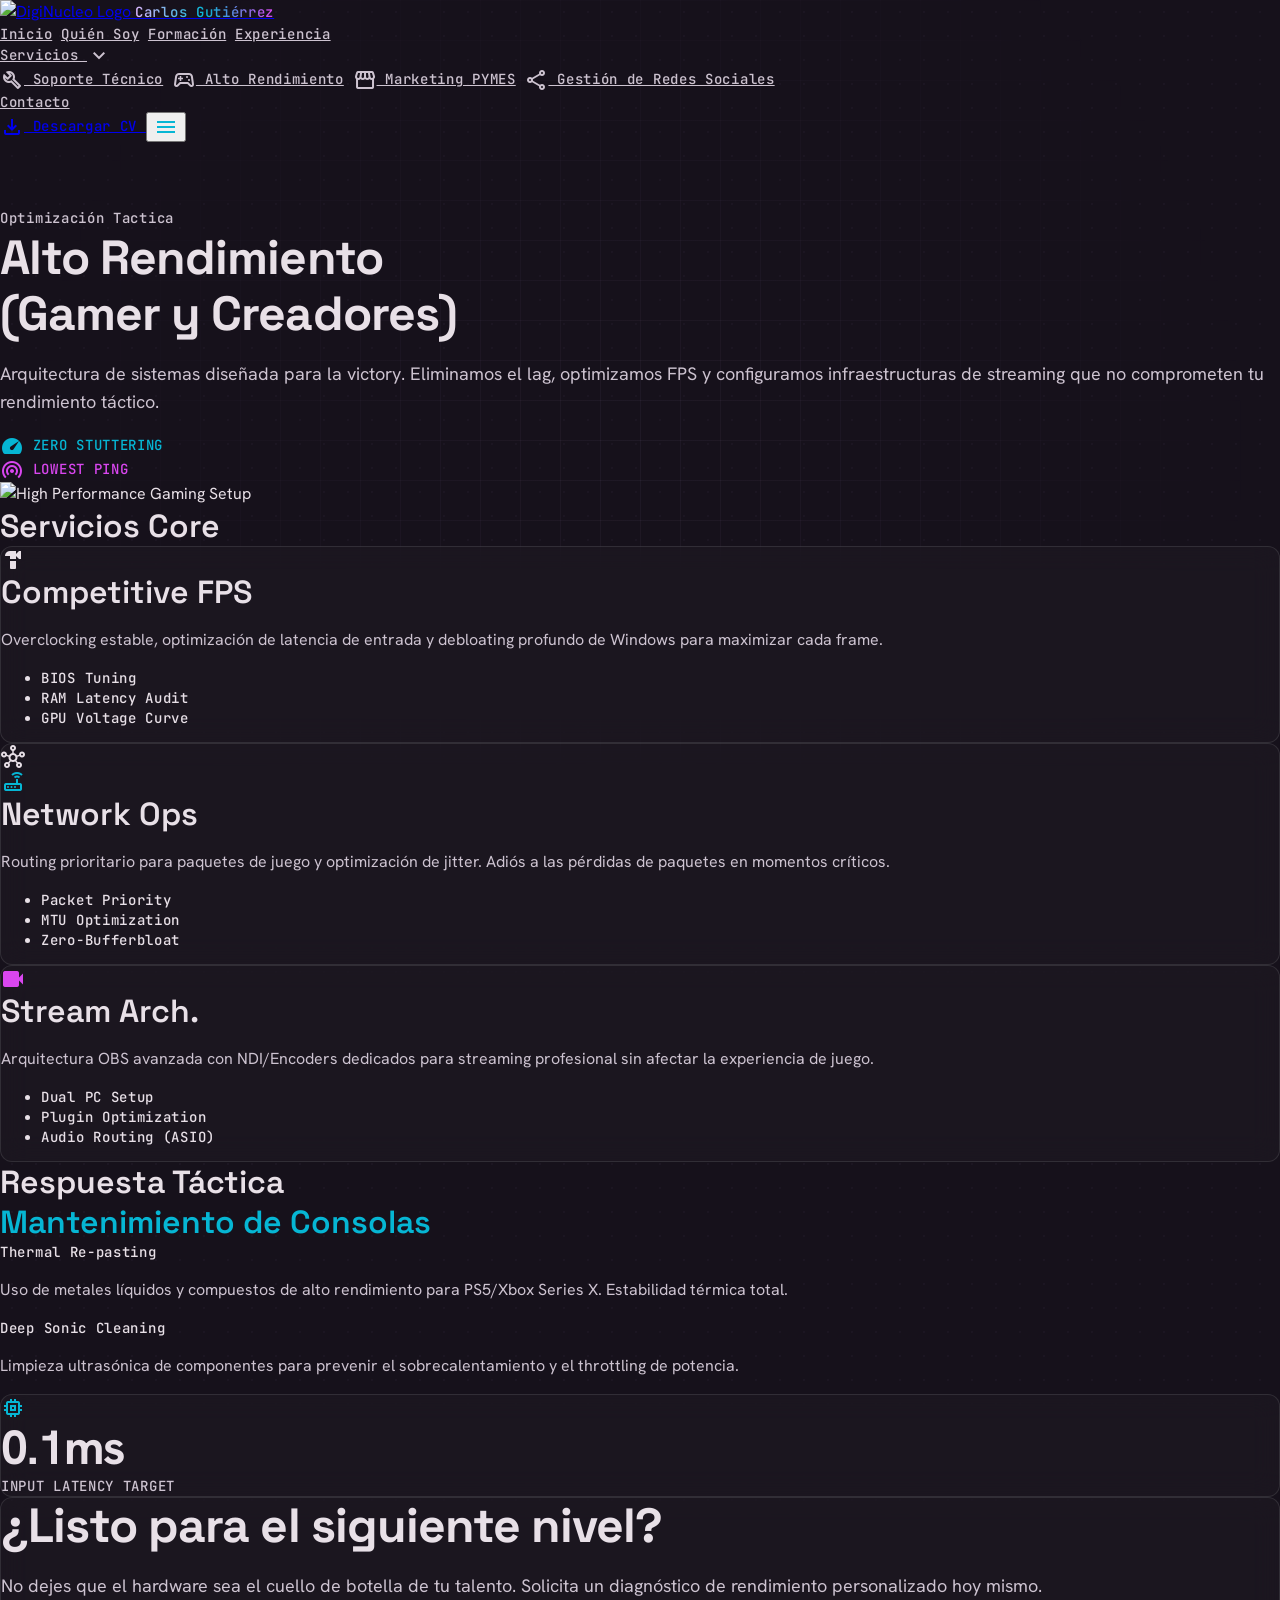
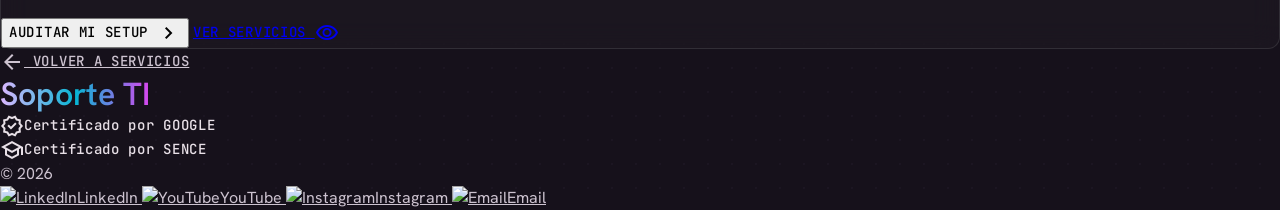
==== alto-rendimiento.html @ d727971f "CV Online - Carlos Gutierrez (pre JS)" ====
<!DOCTYPE html>
<html class="dark" lang="es">
<head>
    <meta charset="utf-8">
    <meta content="width=device-width, initial-scale=1.0" name="viewport">
    <title>Alto Rendimiento | DigiNucleo</title>
    <script src="https://cdn.tailwindcss.com?plugins=forms,container-queries"></script>
    <link href="https://fonts.googleapis.com/css2?family=Space+Grotesk:wght@300;400;500;600;700&amp;family=Hanken+Grotesk:wght@300;400;500;600&amp;family=JetBrains+Mono:wght@400;500;700&amp;display=swap"
          rel="stylesheet">
    <link href="https://fonts.googleapis.com/css2?family=Material+Symbols+Outlined:wght,FILL@100..700,0..1&amp;display=swap"
          rel="stylesheet">
    <link href="https://fonts.googleapis.com/css2?family=Material+Symbols+Outlined:wght,FILL@100..700,0..1&amp;display=swap"
          rel="stylesheet">
    <link rel="stylesheet" href="static/css/styles.css">
    <!-- Tailwind Configuration -->
    <script id="tailwind-config">
        tailwind.config = {
            darkMode: "class",
            theme: {
                extend: {
                    "colors": {
                        "surface-container-highest": "#373438",
                        "primary-fixed-dim": "#ddb7ff",
                        "on-primary": "#40215e",
                        "on-secondary-fixed": "#001f26",
                        "tertiary-fixed": "#ffdeac",
                        "surface-container-low": "#1d1b1f",
                        "surface-container": "#231e27",
                        "on-secondary-fixed-variant": "#004e5c",
                        "error-container": "#93000a",
                        "primary": "#f0daff",
                        "outline-variant": "#4b444f",
                        "on-error": "#690005",
                        "surface": "#151217",
                        "on-background": "#e8e0e7",
                        "tertiary-fixed-dim": "#fabc4e",
                        "tertiary": "#ffddaa",
                        "on-primary-container": "#644483",
                        "on-primary-fixed": "#2a0848",
                        "tertiary-container": "#f9bb4d",
                        "primary-container": "#ddb7ff",
                        "on-secondary-container": "#00424e",
                        "secondary-fixed": "#acedff",
                        "secondary-container": "#03b5d3",
                        "on-surface-variant": "#cdc3d0",
                        "inverse-primary": "#715090",
                        "on-surface": "#e8e0e7",
                        "on-primary-fixed-variant": "#583876",
                        "primary-fixed": "#f0dbff",
                        "on-tertiary-container": "#6e4b00",
                        "neon-magenta": "#D946EF",
                        "surface-container-high": "#2c292d",
                        "outline": "#968e99",
                        "neon-cyan": "#06B6D4",
                        "surface-variant": "#373438",
                        "background": "#16111b",
                        "error": "#ffb4ab",
                        "surface-tint": "#ddb7ff",
                        "on-secondary": "#003640",
                        "surface-container-lowest": "#100d11",
                        "on-tertiary-fixed-variant": "#604100",
                        "on-tertiary-fixed": "#281900",
                        "inverse-surface": "#e8e0e7",
                        "inverse-on-surface": "#332f34",
                        "surface-dim": "#151217",
                        "on-error-container": "#ffdad6",
                        "success-emerald": "#10B981",
                        "on-tertiary": "#432c00",
                        "glass-border": "rgba(255, 255, 255, 0.1)",
                        "secondary": "#4cd7f6",
                        "secondary-fixed-dim": "#4cd7f6",
                        "surface-bright": "#3b383d"
                    },
                    "borderRadius": {
                        "DEFAULT": "0.125rem",
                        "lg": "0.25rem",
                        "xl": "0.5rem",
                        "full": "0.75rem"
                    },
                    "spacing": {
                        "margin-mobile": "16px",
                        "gutter": "24px",
                        "margin-desktop": "64px",
                        "base": "8px",
                        "container-max": "1200px"
                    },
                    "fontFamily": {
                        "headline-lg": ["Space Grotesk"],
                        "body-lg": ["Hanken Grotesk"],
                        "headline-lg-mobile": ["Space Grotesk"],
                        "headline-xl": ["Space Grotesk"],
                        "body-md": ["Hanken Grotesk"],
                        "label-mono": ["JetBrains Mono"]
                    },
                    "fontSize": {
                        "headline-lg": ["32px", {"lineHeight": "40px", "fontWeight": "600"}],
                        "body-lg": ["18px", {"lineHeight": "28px", "fontWeight": "400"}],
                        "headline-lg-mobile": ["28px", {"lineHeight": "36px", "fontWeight": "600"}],
                        "headline-xl": ["48px", {
                            "lineHeight": "56px",
                            "letterSpacing": "-0.02em",
                            "fontWeight": "700"
                        }],
                        "body-md": ["16px", {"lineHeight": "24px", "fontWeight": "400"}],
                        "label-mono": ["14px", {"lineHeight": "20px", "letterSpacing": "0.05em", "fontWeight": "500"}]
                    }
                },
            },
        }
    </script>
    <style>
        body {
            background-color: #16111b;
            background-image: radial-gradient(rgba(221, 183, 255, 0.03) 1px, transparent 0);
            background-size: 24px 24px;
            color: #e8e0e7;
        }

        .material-symbols-outlined {
            font-variation-settings: 'FILL' 0, 'wght' 400, 'GRAD' 0, 'opsz' 24;
            vertical-align: middle;
        }

        .cyber-grid {
            position: absolute;
            inset: 0;
            background-image: linear-gradient(to right, rgba(221, 183, 255, 0.05) 1px, transparent 1px),
            linear-gradient(to bottom, rgba(221, 183, 255, 0.05) 1px, transparent 1px);
            background-size: 40px 40px;
            z-index: -1;
            mask-image: radial-gradient(circle at center, black, transparent 80%);
        }
    </style>
    <meta name="description"
          content="Carlos Gutierrez - Especialista TI, Desarrollador FullStack y Estratega Digital. Soluciones tecnológicas, hardware de alto rendimiento y marketing para PYMES.">
    <meta property="og:title" content="DigiNucleo | Carlos Gutierrez">
    <meta property="og:description"
          content="Optimizamos tu infraestructura digital a nivel molecular. Soporte TI, Desarrollo Web y Marketing.">
    <meta property="og:type" content="website">
    <meta property="og:url" content="https://tudominio.com/">
    <link rel="icon"
          href="data:image/svg+xml,<svg xmlns=%22http://www.w3.org/2000/svg%22 viewBox=%220 0 100 100%22><text y=%22.9em%22 font-size=%2290%22>⚡</text></svg>">
</head>
<body class="font-body-md">
<!-- TopNavBar -->
<header class="fixed top-0 w-full z-50 bg-surface/90 dark:bg-surface/90 backdrop-blur-md border-b border-glass-border shadow-[0_0_20px_rgba(0,243,255,0.1)] transition-all duration-300 ease-in-out">
    <div class="flex justify-between items-center px-margin-mobile md:px-margin-desktop h-16 w-full">

        <!-- Brand Logo + Nombre -->
        <a class="flex items-center gap-3 h-10 hover:opacity-80 transition-opacity" href="index.html">
            <img alt="DigiNucleo Logo" class="h-full object-contain rounded-md shadow-[0_0_10px_rgba(0,243,255,0.2)]"
                 src="https://lh3.googleusercontent.com/aida-public/[base64]">
            <span class="font-label-mono text-[22px] gradient-text whitespace-nowrap hidden md:block">Carlos Gutiérrez</span>
        </a>

        <!-- Desktop Navigation -->
        <nav class="hidden lg:flex gap-2 xl:gap-8 items-center font-label-mono text-[14px]">
            <a class="text-on-surface-variant hover:text-neon-cyan transition-colors duration-300 px-3 py-2 hover:bg-neon-cyan/10 rounded-lg font-medium whitespace-nowrap"
               href="index.html">Inicio</a>
            <a class="text-on-surface-variant hover:text-neon-cyan transition-colors duration-300 px-3 py-2 hover:bg-neon-cyan/10 rounded-lg font-medium whitespace-nowrap"
               href="index.html#quien-soy">Quién Soy</a>
            <a class="text-on-surface-variant hover:text-neon-cyan transition-colors duration-300 px-3 py-2 hover:bg-neon-cyan/10 rounded-lg font-medium whitespace-nowrap"
               href="index.html#formacion">Formación</a>
            <a class="text-on-surface-variant hover:text-neon-cyan transition-colors duration-300 px-3 py-2 hover:bg-neon-cyan/10 rounded-lg font-medium whitespace-nowrap"
               href="index.html#experiencia">Experiencia</a>

            <!-- Dropdown Servicios -->
            <div class="relative group">
                <a class="text-on-surface-variant hover:text-neon-cyan transition-colors duration-300 px-3 py-2 hover:bg-neon-cyan/10 rounded-lg flex items-center gap-1 cursor-pointer font-medium whitespace-nowrap"
                   href="index.html#portafolio">
                    Servicios <span class="material-symbols-outlined text-[18px]">expand_more</span>
                </a>

                <div class="absolute top-full left-0 mt-2 w-max bg-surface-container/85 backdrop-blur-xl border border-glass-border rounded-xl shadow-[0_0_20px_rgba(0,243,255,0.15)] opacity-0 invisible group-hover:opacity-100 group-hover:visible transition-all duration-300 flex flex-col p-2 z-50">
                    <a class="text-on-surface-variant hover:text-neon-cyan hover:bg-neon-cyan/10 px-4 py-3 rounded-lg transition-colors flex items-center gap-2 font-medium whitespace-nowrap"
                       href="soporte-tecnico-y-mantenimiento.html"><span class="material-symbols-outlined text-[16px]">build</span>
                        Soporte Técnico</a>
                    <a class="text-on-surface-variant hover:text-[#39FF14] hover:bg-[#39FF14]/10 px-4 py-3 rounded-lg transition-colors flex items-center gap-2 font-medium whitespace-nowrap"
                       href="alto-rendimiento.html"><span
                            class="material-symbols-outlined text-[16px]">sports_esports</span> Alto Rendimiento</a>
                    <a class="text-on-surface-variant hover:text-neon-magenta hover:bg-neon-magenta/10 px-4 py-3 rounded-lg transition-colors flex items-center gap-2 font-medium whitespace-nowrap"
                       href="digitalizacion-marketing.html"><span class="material-symbols-outlined text-[16px]">storefront</span>
                        Marketing PYMES</a>
                    <a class="text-on-surface-variant hover:text-[#FFD700] hover:bg-[#FFD700]/10 px-4 py-3 rounded-lg transition-colors flex items-center gap-2 font-medium whitespace-nowrap"
                       href="rrss-contenido.html"><span class="material-symbols-outlined text-[16px]">share</span>
                        Gestión de Redes Sociales</a>
                </div>
            </div>

            <a class="text-on-surface-variant hover:text-neon-cyan transition-colors duration-300 px-3 py-2 hover:bg-neon-cyan/10 rounded-lg font-medium whitespace-nowrap"
               href="index.html#contacto-new">Contacto</a>
        </nav>

        <!-- Trailing Action -->
        <div class="flex items-center gap-3">
            <a href="static/CV_Carlos_Gutierrez_Toledo_2026.pdf" download="CV_Carlos_Gutierrez.pdf" target="_blank"
               class="hidden md:flex items-center gap-2 px-5 py-2 border border-glass-border bg-surface-container-high/50 text-on-surface hover:text-neon-cyan hover:border-neon-cyan/50 font-label-mono text-[14px] font-bold rounded-lg shadow-[0_0_10px_rgba(0,243,255,0.1)] hover:shadow-[0_0_15px_rgba(0,243,255,0.3)] transition-all duration-300 whitespace-nowrap">
                <span class="material-symbols-outlined text-[18px]">download</span> Descargar CV
            </a>

            <!-- Mobile Menu Toggle -->
            <button class="lg:hidden text-neon-cyan p-2 hover:bg-neon-cyan/10 rounded-lg transition-colors">
                <span class="material-symbols-outlined">menu</span>
            </button>
        </div>
    </div>
</header>
<main class="pt-32 pb-32">
    <!-- Hero Section with Background Image -->
    <section class="relative px-margin-mobile md:px-margin-desktop max-w-container-max mx-auto mb-32">
        <div class="md:col-span-7 z-10 reveal-on-scroll">
            <div class="cyber-grid"></div>
            <div class="grid md:grid-cols-12 gap-gutter items-center">
                <div class="md:col-span-7 z-10">
                    <div class="inline-flex items-center gap-2 bg-surface-bright/50 border border-glass-border rounded-full px-4 py-1 mb-6">
                        <span class="w-2 h-2 rounded-full bg-neon-magenta animate-pulse"></span>
                        <span class="font-label-mono text-label-mono uppercase tracking-widest text-on-surface-variant">Optimización Tactica</span>
                    </div>
                    <h1 class="font-headline-xl text-headline-xl mb-6 text-white leading-tight">
                        Alto Rendimiento <br>
                        <span class="text-primary-fixed-dim">(Gamer y Creadores)</span>
                    </h1>
                    <p class="font-body-lg text-body-lg text-on-surface-variant max-w-xl mb-8">
                        Arquitectura de sistemas diseñada para la victory. Eliminamos el lag, optimizamos FPS y
                        configuramos infraestructuras de streaming que no comprometen tu rendimiento táctico.
                    </p>
                    <div class="flex flex-wrap gap-4">
                        <div class="flex items-center gap-2 font-label-mono text-label-mono text-neon-cyan border border-neon-cyan/20 bg-neon-cyan/5 px-4 py-2">
                            <span class="material-symbols-outlined"
                                  style="font-variation-settings: 'FILL' 1;">speed</span> ZERO STUTTERING
                        </div>
                        <div class="flex items-center gap-2 font-label-mono text-label-mono text-neon-magenta border border-neon-magenta/20 bg-neon-magenta/5 px-4 py-2">
                            <span class="material-symbols-outlined">wifi_tethering</span> LOWEST PING
                        </div>
                    </div>
                </div>
                <div class="md:col-span-5 relative group">
                    <div class="absolute -inset-4 bg-primary-fixed-dim/10 blur-3xl rounded-full opacity-50 group-hover:opacity-80 transition-opacity"></div>
                    <img alt="High Performance Gaming Setup"
                         class="relative z-10 w-full rounded-lg border border-glass-border shadow-2xl grayscale-[0.2] hover:grayscale-0 transition-all duration-500"
                         src="https://lh3.googleusercontent.com/aida-public/[base64]">
                </div>
            </div>
        </div>
    </section>
    <!-- Bento Grid Services -->
    <section class="px-margin-mobile md:px-margin-desktop max-w-container-max mx-auto mb-32">
        <h2 class="font-headline-lg text-headline-lg mb-12 flex items-center gap-4 reveal-on-scroll opacity-0 translate-y-10">
            <span class="w-12 h-0.5 bg-neon-cyan"></span>
            Servicios Core
        </h2>
        <div class="grid grid-cols-1 md:grid-cols-3 gap-6">
            <!-- FPS Optimization -->
            <div class="glass-card p-8 group hover:border-primary-fixed-dim/50 transition-all cursor-default duration-700 opacity-100">
                <span class="material-symbols-outlined text-4xl text-primary-fixed-dim mb-6"
                      style="font-variation-settings: 'FILL' 1;">hardware</span>
                <h3 class="font-headline-lg text-headline-lg mb-4">Competitive FPS</h3>
                <p class="text-on-surface-variant font-body-md mb-6">Overclocking estable, optimización de latencia de
                    entrada y debloating profundo de Windows para maximizar cada frame.</p>
                <ul class="space-y-3 font-label-mono text-label-mono text-sm opacity-80">
                    <li class="flex items-center gap-2"><span class="w-1.5 h-1.5 bg-neon-cyan rounded-full"></span> BIOS
                        Tuning
                    </li>
                    <li class="flex items-center gap-2"><span class="w-1.5 h-1.5 bg-neon-cyan rounded-full"></span> RAM
                        Latency Audit
                    </li>
                    <li class="flex items-center gap-2"><span class="w-1.5 h-1.5 bg-neon-cyan rounded-full"></span> GPU
                        Voltage Curve
                    </li>
                </ul>
            </div>
            <!-- Networking -->
            <div class="glass-card p-8 group hover:border-neon-cyan/50 transition-all cursor-default relative overflow-hidden duration-700 opacity-100">
                <div class="absolute top-0 right-0 p-4 opacity-10">
                    <span class="material-symbols-outlined text-8xl">hub</span>
                </div>
                <span class="material-symbols-outlined text-4xl text-neon-cyan mb-6">router</span>
                <h3 class="font-headline-lg text-headline-lg mb-4">Network Ops</h3>
                <p class="text-on-surface-variant font-body-md mb-6">Routing prioritario para paquetes de juego y
                    optimización de jitter. Adiós a las pérdidas de paquetes en momentos críticos.</p>
                <ul class="space-y-3 font-label-mono text-label-mono text-sm opacity-80">
                    <li class="flex items-center gap-2"><span class="w-1.5 h-1.5 bg-neon-magenta rounded-full"></span>
                        Packet Priority
                    </li>
                    <li class="flex items-center gap-2"><span class="w-1.5 h-1.5 bg-neon-magenta rounded-full"></span>
                        MTU Optimization
                    </li>
                    <li class="flex items-center gap-2"><span class="w-1.5 h-1.5 bg-neon-magenta rounded-full"></span>
                        Zero-Bufferbloat
                    </li>
                </ul>
            </div>
            <!-- Streaming -->
            <div class="glass-card p-8 group hover:border-neon-magenta/50 transition-all cursor-default duration-700 opacity-100">
                <span class="material-symbols-outlined text-4xl text-neon-magenta mb-6"
                      style="font-variation-settings: 'FILL' 1;">videocam</span>
                <h3 class="font-headline-lg text-headline-lg mb-4">Stream Arch.</h3>
                <p class="text-on-surface-variant font-body-md mb-6">Arquitectura OBS avanzada con NDI/Encoders
                    dedicados para streaming profesional sin afectar la experiencia de juego.</p>
                <ul class="space-y-3 font-label-mono text-label-mono text-sm opacity-80">
                    <li class="flex items-center gap-2"><span
                            class="w-1.5 h-1.5 bg-primary-fixed-dim rounded-full"></span> Dual PC Setup
                    </li>
                    <li class="flex items-center gap-2"><span
                            class="w-1.5 h-1.5 bg-primary-fixed-dim rounded-full"></span> Plugin Optimization
                    </li>
                    <li class="flex items-center gap-2"><span
                            class="w-1.5 h-1.5 bg-primary-fixed-dim rounded-full"></span> Audio Routing (ASIO)
                    </li>
                </ul>
            </div>
        </div>
    </section>
    <!-- Technical Specification Section -->
    <section class="bg-surface-container-low py-24 border-y border-glass-border">
        <div class="px-margin-mobile md:px-margin-desktop max-w-container-max mx-auto grid md:grid-cols-2 gap-gutter items-center">
            <div class="space-y-12">
                <h2 class="font-headline-lg text-headline-lg">Respuesta Táctica <br><span class="text-neon-cyan">Mantenimiento de Consolas</span>
                </h2>
                <div class="flex gap-6">
                    <div class="flex-none w-1 bg-gradient-to-b from-neon-cyan to-transparent"></div>
                    <div>
                        <h4 class="font-label-mono text-label-mono text-white mb-2 uppercase">Thermal Re-pasting</h4>
                        <p class="font-body-md text-on-surface-variant">Uso de metales líquidos y compuestos de alto
                            rendimiento para PS5/Xbox Series X. Estabilidad térmica total.</p>
                    </div>
                </div>
                <div class="flex gap-6">
                    <div class="flex-none w-1 bg-gradient-to-b from-neon-magenta to-transparent"></div>
                    <div>
                        <h4 class="font-label-mono text-label-mono text-white mb-2 uppercase">Deep Sonic Cleaning</h4>
                        <p class="font-body-md text-on-surface-variant">Limpieza ultrasónica de componentes para
                            prevenir el sobrecalentamiento y el throttling de potencia.</p>
                    </div>
                </div>
            </div>
            <div class="relative flex justify-center">
                <div class="absolute inset-0 bg-neon-cyan/5 blur-3xl rounded-full"></div>
                <div class="glass-card p-1 aspect-square w-full max-w-md flex items-center justify-center relative overflow-hidden group transition-all duration-700 opacity-100">
                    <div class="absolute inset-0 opacity-20 pointer-events-none bg-[radial-gradient(circle_at_center,_var(--tw-gradient-stops))] from-neon-cyan via-transparent to-transparent group-hover:scale-150 transition-transform duration-700"></div>
                    <div class="text-center p-12 z-10">
                        <span class="material-symbols-outlined text-6xl text-neon-cyan mb-4 animate-pulse">memory</span>
                        <div class="font-headline-xl text-headline-xl text-white mb-2">0.1ms</div>
                        <div class="font-label-mono text-label-mono text-on-surface-variant tracking-widest">INPUT
                            LATENCY TARGET
                        </div>
                    </div>
                </div>
            </div>
        </div>
    </section>
    <!-- CTA Section -->
    <section class="px-margin-mobile md:px-margin-desktop max-w-container-max mx-auto mt-32 text-center">
        <div class="glass-card p-16 rounded-xl border-neon-cyan/20 relative overflow-hidden transition-all duration-700 opacity-100">
            <div class="absolute top-0 left-0 w-full h-1 bg-gradient-to-r from-transparent via-neon-cyan to-transparent"></div>
            <h2 class="font-headline-xl text-headline-xl mb-6">¿Listo para el siguiente nivel?</h2>
            <p class="font-body-lg text-body-lg text-on-surface-variant max-w-2xl mx-auto mb-10">
                No dejes que el hardware sea el cuello de botella de tu talento. Solicita un diagnóstico de rendimiento
                personalizado hoy mismo.
            </p>
            <div class="flex flex-col md:flex-row gap-6 justify-center">
                <button class="bg-primary-fixed-dim text-on-primary font-label-mono text-label-mono px-10 py-4 rounded-DEFAULT flex items-center justify-center gap-2 hover:shadow-[0_0_30px_rgba(221,183,255,0.4)] transition-all">
                    AUDITAR MI SETUP <span class="material-symbols-outlined">keyboard_arrow_right</span>
                </button>
                <a class="border border-glass-border hover:border-on-surface-variant font-label-mono text-label-mono px-10 py-4 rounded-DEFAULT flex items-center justify-center gap-2 transition-all"
                   href="{{DATA:SCREEN:SCREEN_15}}#portafolio">VER SERVICIOS <span class="material-symbols-outlined">visibility</span></a>
            </div>
        </div>
    </section>
</main>
<!-- Footer Action -->
<div class="px-margin-mobile md:px-margin-desktop max-w-container-max mx-auto mb-16 flex justify-center">
    <a class="flex items-center gap-2 font-label-mono text-label-mono text-on-surface-variant hover:text-primary transition-colors border border-glass-border px-6 py-3 rounded-DEFAULT group"
       href="index.html#portafolio">
        <span class="material-symbols-outlined group-hover:-translate-x-1 transition-transform">arrow_back</span>
        VOLVER A SERVICIOS
    </a>
</div>
<footer class="bg-surface-container-lowest border-t border-glass-border">
    <div class="grid grid-cols-1 md:grid-cols-[1fr_auto_1fr] items-center px-4 md:px-margin-desktop py-12 max-w-[1600px] mx-auto gap-4">

        <div class="flex flex-row items-center gap-4 justify-self-start">
            <span class="font-headline-lg text-headline-lg gradient-text whitespace-nowrap">Soporte TI</span>
            <div class="flex gap-2">
                <div class="flex items-center gap-1 border border-glass-border px-2 py-1 rounded text-[10px] font-label-mono">
                    <span class="material-symbols-outlined text-xs">verified</span>Certificado por GOOGLE
                </div>
                <div class="flex items-center gap-1 border border-glass-border px-2 py-1 rounded text-[10px] font-label-mono">
                    <span class="material-symbols-outlined text-xs">school</span>Certificado por SENCE
                </div>
            </div>
        </div>

        <div class="text-center font-body-md text-on-surface-variant opacity-60 justify-self-center order-3 md:order-2 whitespace-nowrap">
            © 2026
        </div>

        <div class="flex items-center gap-6 font-body-md justify-self-end order-2 md:order-3">
            <a class="text-on-surface-variant hover:text-neon-magenta transition-all flex items-center gap-2"
               href="https://www.linkedin.com/in/carlosgutierreztoledo/" target="_blank">
                <img src="https://api.iconify.design/skill-icons:linkedin.svg" alt="LinkedIn" class="w-5 h-5"/>LinkedIn
            </a>
            <a class="text-on-surface-variant hover:text-neon-magenta transition-all flex items-center gap-2"
               href="https://www.youtube.com/@diginucleo" target="_blank">
                <img src="https://api.iconify.design/logos:youtube-icon.svg" alt="YouTube" class="w-5 h-5"/>YouTube
            </a>
            <a class="text-on-surface-variant hover:text-neon-magenta transition-all flex items-center gap-2"
               href="https://www.instagram.com/Diginucleo" target="_blank">
                <img src="https://api.iconify.design/skill-icons:instagram.svg" alt="Instagram" class="w-5 h-5"/>Instagram
            </a>
            <a class="text-on-surface-variant hover:text-neon-magenta transition-all flex items-center gap-2"
               href="mailto:carlosgutitoledo@gmail.com">
                <img src="https://api.iconify.design/skill-icons:gmail-light.svg" alt="Email" class="w-5 h-5"/>Email
            </a>
        </div>
    </div>
</footer>
<script>
    const observerOptions = {
        threshold: 0.1
    };

    const observer = new IntersectionObserver((entries) => {
        entries.forEach(entry => {
            if (entry.isIntersecting) {
                entry.target.classList.add('opacity-100', 'translate-y-0');
                entry.target.classList.remove('opacity-0', 'translate-y-10');
            }
        });
    }, observerOptions);

    // Selector dual para cubrir tanto tarjetas como bloques de texto
    document.querySelectorAll('.glass-card, .reveal-on-scroll').forEach(element => {
        element.classList.add('opacity-0', 'translate-y-10', 'transition-all', 'duration-700');
        observer.observe(element);
    });
</script>


</body>
</html>
---- static/css/styles.css ----
/* ==========================================================================
   DigiNucleo — styles.css
   Cyber-Professional Noir | Carlos Gutierrez Toledo
   v1.0 — June 2026
   ==========================================================================
   ÍNDICE
   1. Variables CSS (Design Tokens)
   2. Reset y Base
   3. Tipografía
   4. Fondo y Partículas
   5. Material Symbols
   6. Animaciones y Keyframes
   7. Header / Navbar
   8. Dropdown de Navegación
   9. Botones
  10. Cards y Glassmorphism
  11. Gradientes y Efectos de Texto
  12. Timeline de Experiencia
  13. Formulario de Contacto
  14. Footer
  15. Utilidades compartidas
  16. Responsive / Mobile
   ========================================================================== */


/* --------------------------------------------------------------------------
   1. VARIABLES CSS (Design Tokens)
   -------------------------------------------------------------------------- */

:root {
    /* Colores base */
    --color-background: #16111b;
    --color-surface: #151217;
    --color-surface-dim: #151217;
    --color-surface-bright: #3b383d;
    --color-surface-container-lowest: #100d11;
    --color-surface-container-low: #1d1b1f;
    --color-surface-container: #231e27;
    --color-surface-container-high: #2c292d;
    --color-surface-container-highest: #373438;

    /* Texto */
    --color-on-background: #e8e0e7;
    --color-on-surface: #e8e0e7;
    --color-on-surface-variant: #cdc3d0;

    /* Bordes */
    --color-outline: #968e99;
    --color-outline-variant: #4b444f;
    --color-glass-border: rgba(255, 255, 255, 0.1);

    /* Marca / Primary */
    --color-primary: #f0daff;
    --color-primary-container: #ddb7ff;
    --color-primary-fixed: #f0dbff;
    --color-primary-fixed-dim: #ddb7ff;
    --color-on-primary: #40215e;
    --color-surface-tint: #ddb7ff;
    --color-inverse-primary: #715090;

    /* Neones */
    --color-neon-cyan: #06B6D4;
    --color-neon-magenta: #D946EF;
    --color-neon-pink: #ff0080;

    /* Estados */
    --color-success: #10B981;
    --color-error: #ffb4ab;

    /* Tipografía */
    --font-display: 'Space Grotesk', sans-serif;
    --font-body: 'Hanken Grotesk', sans-serif;
    --font-mono: 'JetBrains Mono', monospace;

    /* Espaciado */
    --space-base: 8px;
    --space-gutter: 24px;
    --space-margin-mobile: 16px;
    --space-margin-desktop: 64px;
    --container-max: 1200px;

    /* Radios */
    --radius-sm: 0.125rem;
    --radius-md: 0.375rem;
    --radius-lg: 0.5rem;
    --radius-xl: 0.75rem;
    --radius-full: 9999px;

    /* Transiciones */
    --transition-fast: 0.2s ease;
    --transition-base: 0.3s ease;
    --transition-slow: 0.5s ease;

    /* Glows */
    --glow-cyan: 0 0 20px rgba(6, 182, 212, 0.20);
    --glow-cyan-strong: 0 0 30px rgba(6, 182, 212, 0.40);
    --glow-magenta: 0 0 20px rgba(217, 70, 239, 0.20);
    --glow-primary: 0 0 20px rgba(221, 183, 255, 0.20);
    --glow-header: 0 0 20px rgba(221, 183, 255, 0.15);

    /* Gradientes reutilizables */
    --gradient-brand: linear-gradient(to right, #ddb7ff, #06B6D4, #D946EF);
    --gradient-surface: linear-gradient(to right, rgba(6, 182, 212, 0.5), rgba(217, 70, 239, 0.5));
    --gradient-primary: linear-gradient(to bottom, #ddb7ff, transparent);
}


/* --------------------------------------------------------------------------
   2. RESET Y BASE
   -------------------------------------------------------------------------- */

*, *::before, *::after {
    box-sizing: border-box;
}

html {
    scroll-behavior: smooth;
}

body {
    margin: 0;
    padding: 0;
    background-color: var(--color-background);
    background-image: radial-gradient(
            circle at 2px 2px,
            rgba(221, 183, 255, 0.035) 1px,
            transparent 0
    );
    background-size: 28px 28px;
    color: var(--color-on-background);
    font-family: var(--font-body);
    font-size: 16px;
    line-height: 24px;
    -webkit-font-smoothing: antialiased;
    -moz-osx-font-smoothing: grayscale;
    overflow-x: hidden;
}

/* Selección de texto */
::selection {
    background-color: rgba(6, 182, 212, 0.30);
    color: var(--color-neon-cyan);
}


/* --------------------------------------------------------------------------
   3. TIPOGRAFÍA
   -------------------------------------------------------------------------- */

h1, h2, h3, h4, h5, h6 {
    font-family: var(--font-display);
    color: var(--color-on-background);
    margin: 0;
}

/* Headline XL — Hero */
.text-headline-xl {
    font-size: 48px;
    line-height: 56px;
    font-weight: 700;
    letter-spacing: -0.02em;
}

/* Headline LG — Títulos de sección */
.text-headline-lg {
    font-size: 32px;
    line-height: 40px;
    font-weight: 600;
}

/* Headline LG Mobile — Subtítulos de tarjetas */
.text-headline-lg-mobile {
    font-size: 28px;
    line-height: 36px;
    font-weight: 600;
}

/* Body LG */
.text-body-lg {
    font-family: var(--font-body);
    font-size: 18px;
    line-height: 28px;
    font-weight: 400;
}

/* Body MD */
.text-body-md {
    font-family: var(--font-body);
    font-size: 16px;
    line-height: 24px;
    font-weight: 400;
}

/* Label Mono — etiquetas, fechas, tags */
.text-label-mono,
.font-label-mono {
    font-family: var(--font-mono);
    font-size: 14px;
    line-height: 20px;
    font-weight: 500;
    letter-spacing: 0.05em;
}

/* Colores de texto de acento */
.text-neon-cyan {
    color: var(--color-neon-cyan);
}

.text-neon-magenta {
    color: var(--color-neon-magenta);
}

.text-primary {
    color: var(--color-primary);
}

.text-on-surface-variant {
    color: var(--color-on-surface-variant);
}


/* --------------------------------------------------------------------------
   4. FONDO Y PARTÍCULAS
   -------------------------------------------------------------------------- */

/* Partícula flotante (usada en index.html) */
.particle {
    position: fixed;
    border-radius: 50%;
    background: radial-gradient(circle, rgba(6, 182, 212, 0.8) 0%, rgba(6, 182, 212, 0) 70%);
    opacity: 0.25;
    pointer-events: none;
    z-index: -1;
    will-change: transform;
}

/* Variante magenta */
.particle-magenta {
    background: radial-gradient(circle, rgba(217, 70, 239, 0.5) 0%, rgba(217, 70, 239, 0) 70%);
}

/* Cyber grid (fondo de grilla en subpáginas) */
.cyber-grid {
    position: absolute;
    inset: 0;
    background-image: linear-gradient(to right, rgba(221, 183, 255, 0.05) 1px, transparent 1px),
    linear-gradient(to bottom, rgba(221, 183, 255, 0.05) 1px, transparent 1px);
    background-size: 40px 40px;
    z-index: -1;
    -webkit-mask-image: radial-gradient(circle at center, black, transparent 80%);
    mask-image: radial-gradient(circle at center, black, transparent 80%);
    pointer-events: none;
}

/* Dot grid alternativo */
.dot-grid {
    background-image: radial-gradient(rgba(221, 183, 255, 0.05) 1px, transparent 1px);
    background-size: 24px 24px;
}

/* Circuit background (usado en subpáginas) */
.circuit-bg {
    background-image: radial-gradient(rgba(221, 183, 255, 0.05) 1px, transparent 0);
    background-size: 32px 32px;
}


/* --------------------------------------------------------------------------
   5. MATERIAL SYMBOLS
   -------------------------------------------------------------------------- */

.material-symbols-outlined {
    font-family: 'Material Symbols Outlined';
    font-weight: normal;
    font-style: normal;
    font-size: 24px;
    line-height: 1;
    letter-spacing: normal;
    text-transform: none;
    display: inline-block;
    white-space: nowrap;
    word-wrap: normal;
    direction: ltr;
    vertical-align: middle;
    font-variation-settings: 'FILL' 0, 'wght' 400, 'GRAD' 0, 'opsz' 24;
    -webkit-font-feature-settings: 'liga';
    -webkit-font-smoothing: antialiased;
}


/* --------------------------------------------------------------------------
   6. ANIMACIONES Y KEYFRAMES
   -------------------------------------------------------------------------- */

@keyframes float {
    0%, 100% {
        transform: translateY(0);
    }
    50% {
        transform: translateY(-20px);
    }
}

@keyframes slideUp {
    0% {
        opacity: 0;
        transform: translateY(40px);
    }
    100% {
        opacity: 1;
        transform: translateY(0);
    }
}

@keyframes fadeIn {
    0% {
        opacity: 0;
    }
    100% {
        opacity: 1;
    }
}

@keyframes spin-slow {
    from {
        transform: rotate(0deg);
    }
    to {
        transform: rotate(360deg);
    }
}

@keyframes pulse-glow {
    0%, 100% {
        box-shadow: var(--glow-cyan);
    }
    50% {
        box-shadow: var(--glow-cyan-strong);
    }
}

/* Clases de animación */
.animate-float {
    animation: float 10s ease-in-out infinite;
}

.animate-slide-up {
    animation: slideUp 0.8s ease-out forwards;
}

.animate-spin-slow {
    animation: spin-slow 12s linear infinite;
}

.animate-pulse-glow {
    animation: pulse-glow 2s ease-in-out infinite;
}

/* Reveal on scroll */
.animate-on-scroll {
    opacity: 0;
    transform: translateY(40px);
    transition: opacity 0.8s ease-out, transform 0.8s ease-out;
}

.animate-on-scroll.is-visible {
    opacity: 1;
    transform: translateY(0);
}

/* Stagger delays para hijos de grillas */
.animate-on-scroll:nth-child(2) {
    transition-delay: 0.1s;
}

.animate-on-scroll:nth-child(3) {
    transition-delay: 0.2s;
}

.animate-on-scroll:nth-child(4) {
    transition-delay: 0.3s;
}


/* --------------------------------------------------------------------------
   7. HEADER / NAVBAR
   -------------------------------------------------------------------------- */

.site-header {
    position: fixed;
    top: 0;
    width: 100%;
    z-index: 50;
    background-color: rgba(21, 18, 23, 0.85);
    backdrop-filter: blur(16px);
    -webkit-backdrop-filter: blur(16px);
    border-bottom: 1px solid var(--color-glass-border);
    box-shadow: var(--glow-header);
    transition: box-shadow var(--transition-base), background-color var(--transition-base);
    height: 64px;
    display: flex;
    align-items: center;
}

.site-header__inner {
    display: flex;
    justify-content: space-between;
    align-items: center;
    padding-inline: var(--space-margin-mobile);
    max-width: var(--container-max);
    margin-inline: auto;
    width: 100%;
    height: 100%;
}

/* Logo de texto */
.site-header__logo-text {
    font-family: var(--font-display);
    font-size: 28px;
    font-weight: 600;
    color: var(--color-neon-cyan);
    text-decoration: none;
    letter-spacing: -0.02em;
    transition: opacity var(--transition-fast);
}

.site-header__logo-text:hover {
    opacity: 0.8;
}

/* Logo imagen */
.site-header__logo-img {
    height: 40px;
    object-fit: contain;
    border-radius: var(--radius-md);
    box-shadow: 0 0 10px rgba(6, 182, 212, 0.2);
    transition: opacity var(--transition-fast);
}

.site-header__logo-img:hover {
    opacity: 0.8;
}

/* Navegación desktop */
.site-nav {
    display: none;
    gap: var(--space-base);
    align-items: center;
    font-family: var(--font-mono);
    font-size: 14px;
}

.site-nav__link {
    color: var(--color-on-surface-variant);
    text-decoration: none;
    padding: var(--space-base) calc(var(--space-base) * 1.5);
    border-radius: var(--radius-lg);
    font-weight: 500;
    transition: color var(--transition-fast), background-color var(--transition-fast);
}

.site-nav__link:hover {
    color: var(--color-neon-cyan);
    background-color: rgba(6, 182, 212, 0.10);
}

.site-nav__link--active {
    color: var(--color-primary-fixed-dim);
    border-bottom: 2px solid var(--color-primary-fixed-dim);
    font-weight: 700;
}

/* Botón descarga CV */
.btn-download-cv {
    display: none;
    align-items: center;
    gap: var(--space-base);
    padding: var(--space-base) calc(var(--space-gutter) * 0.85);
    border: 1px solid var(--color-glass-border);
    background-color: rgba(44, 41, 45, 0.50);
    color: var(--color-on-surface);
    font-family: var(--font-mono);
    font-size: 14px;
    font-weight: 700;
    border-radius: var(--radius-lg);
    text-decoration: none;
    box-shadow: 0 0 10px rgba(6, 182, 212, 0.10);
    transition: color var(--transition-base),
    border-color var(--transition-base),
    box-shadow var(--transition-base);
}

.btn-download-cv:hover {
    color: var(--color-neon-cyan);
    border-color: rgba(6, 182, 212, 0.50);
    box-shadow: 0 0 18px rgba(6, 182, 212, 0.30);
}

/* Botón hamburguesa móvil */
.btn-menu-toggle {
    color: var(--color-neon-cyan);
    padding: var(--space-base);
    border-radius: var(--radius-lg);
    background: transparent;
    border: none;
    cursor: pointer;
    transition: background-color var(--transition-fast);
}

.btn-menu-toggle:hover {
    background-color: rgba(6, 182, 212, 0.10);
}


/* --------------------------------------------------------------------------
   8. DROPDOWN DE NAVEGACIÓN
   -------------------------------------------------------------------------- */

.nav-dropdown {
    position: relative;
}

.nav-dropdown__menu {
    position: absolute;
    top: calc(100% + 8px);
    left: 0;
    width: 260px;
    background-color: rgba(35, 30, 39, 0.95);
    backdrop-filter: blur(20px);
    -webkit-backdrop-filter: blur(20px);
    border: 1px solid var(--color-glass-border);
    border-radius: var(--radius-xl);
    box-shadow: 0 0 20px rgba(6, 182, 212, 0.15);
    padding: var(--space-base);
    display: flex;
    flex-direction: column;
    z-index: 50;
    opacity: 0;
    visibility: hidden;
    pointer-events: none;
    transition: opacity var(--transition-base), visibility var(--transition-base);
}

.nav-dropdown:hover .nav-dropdown__menu,
.nav-dropdown:focus-within .nav-dropdown__menu {
    opacity: 1;
    visibility: visible;
    pointer-events: auto;
}

.nav-dropdown__item {
    display: flex;
    align-items: center;
    gap: var(--space-base);
    padding: calc(var(--space-base) * 1.5) var(--space-gutter);
    border-radius: var(--radius-lg);
    color: var(--color-on-surface-variant);
    font-family: var(--font-mono);
    font-size: 13px;
    font-weight: 500;
    text-decoration: none;
    transition: color var(--transition-fast), background-color var(--transition-fast);
}

.nav-dropdown__item:hover {
    color: var(--color-neon-cyan);
    background-color: rgba(6, 182, 212, 0.10);
}

.nav-dropdown__item--magenta:hover {
    color: var(--color-neon-magenta);
    background-color: rgba(217, 70, 239, 0.10);
}

.nav-dropdown__item--primary:hover {
    color: var(--color-primary);
    background-color: rgba(221, 183, 255, 0.10);
}

.nav-dropdown__item--pink:hover {
    color: var(--color-neon-pink);
    background-color: rgba(255, 0, 128, 0.10);
}


/* --------------------------------------------------------------------------
   9. BOTONES
   -------------------------------------------------------------------------- */

/* Botón primario — gradiente neon */
.btn-primary {
    display: inline-flex;
    align-items: center;
    gap: var(--space-base);
    padding: calc(var(--space-base) * 1.5) calc(var(--space-gutter));
    background: linear-gradient(to right, rgba(6, 182, 212, 0.80), rgba(217, 70, 239, 0.80));
    color: #fff;
    font-family: var(--font-mono);
    font-size: 14px;
    font-weight: 700;
    border-radius: var(--radius-sm);
    text-decoration: none;
    border: none;
    cursor: pointer;
    box-shadow: 0 0 15px rgba(6, 182, 212, 0.30);
    transition: background var(--transition-fast),
    box-shadow var(--transition-fast),
    transform var(--transition-fast);
}

.btn-primary:hover {
    background: linear-gradient(to right, var(--color-neon-cyan), var(--color-neon-magenta));
    box-shadow: 0 0 25px rgba(6, 182, 212, 0.50);
    transform: translateY(-2px);
}

/* Botón outline (header subpáginas) */
.btn-outline {
    display: inline-flex;
    align-items: center;
    gap: var(--space-base);
    padding: var(--space-base) calc(var(--space-gutter));
    background-color: var(--color-primary-fixed-dim);
    color: var(--color-on-primary);
    font-family: var(--font-mono);
    font-size: 14px;
    font-weight: 700;
    border: none;
    border-radius: var(--radius-sm);
    cursor: pointer;
    transition: transform var(--transition-fast), box-shadow var(--transition-fast);
}

.btn-outline:hover {
    transform: scale(1.04);
    box-shadow: var(--glow-primary);
}

/* Botón de formulario — con sweep */
.btn-submit {
    position: relative;
    overflow: hidden;
    width: 100%;
    padding: calc(var(--space-base) * 2);
    background: linear-gradient(to right, rgba(6, 182, 212, 0.20), rgba(217, 70, 239, 0.20));
    border: 1px solid var(--color-glass-border);
    color: var(--color-on-background);
    font-family: var(--font-mono);
    font-size: 14px;
    font-weight: 700;
    letter-spacing: 0.1em;
    text-transform: uppercase;
    border-radius: var(--radius-sm);
    cursor: pointer;
    box-shadow: 0 0 15px rgba(6, 182, 212, 0.10);
    transition: background var(--transition-slow),
    box-shadow var(--transition-slow),
    color var(--transition-slow);
}

.btn-submit::after {
    content: '';
    position: absolute;
    inset: 0;
    background: rgba(255, 255, 255, 0.08);
    transform: translateX(-110%);
    transition: transform 0.6s ease;
}

.btn-submit:hover {
    background: linear-gradient(to right, var(--color-neon-cyan), var(--color-neon-magenta));
    color: #fff;
    box-shadow: 0 0 28px rgba(6, 182, 212, 0.40);
}

.btn-submit:hover::after {
    transform: translateX(110%);
}


/* --------------------------------------------------------------------------
  10. CARDS Y GLASSMORPHISM
   -------------------------------------------------------------------------- */

/* Card de vidrio — base */
.glass-card {
    background: rgba(35, 30, 39, 0.45);
    backdrop-filter: blur(14px);
    -webkit-backdrop-filter: blur(14px);
    border: 1px solid var(--color-glass-border);
    border-radius: var(--radius-xl);
    transition: border-color var(--transition-base),
    box-shadow var(--transition-base),
    transform var(--transition-base);
}

/* Hover genérico con glow cyan */
.glow-hover:hover {
    box-shadow: 0 0 25px rgba(6, 182, 212, 0.20), 0 0 15px rgba(217, 70, 239, 0.15);
    border-color: rgba(6, 182, 212, 0.40);
    transform: translateY(-5px);
}

/* Hover sólo glow, sin translate (para cards con contenido denso) */
.glow-accent:hover {
    box-shadow: var(--glow-primary);
    border-color: rgba(221, 183, 255, 0.40);
}

/* Glow cyan / magenta sin hover (sombra fija) */
.glow-cyan {
    box-shadow: var(--glow-cyan);
}

.glow-magenta {
    box-shadow: var(--glow-magenta);
}

/* Card de servicio (subpáginas) */
.service-card {
    position: relative;
    background: rgba(35, 30, 39, 0.40);
    backdrop-filter: blur(14px);
    -webkit-backdrop-filter: blur(14px);
    border: 1px solid var(--color-glass-border);
    border-radius: var(--radius-xl);
    overflow: hidden;
    display: flex;
    flex-direction: column;
    text-decoration: none;
    color: inherit;
    transition: border-color var(--transition-base),
    box-shadow var(--transition-base),
    transform var(--transition-base);
}

.service-card:hover {
    box-shadow: 0 0 28px rgba(6, 182, 212, 0.20), 0 0 14px rgba(217, 70, 239, 0.15);
    border-color: rgba(6, 182, 212, 0.40);
    transform: translateY(-5px);
}

/* Imagen dentro de service-card */
.service-card__image {
    height: 192px;
    width: 100%;
    position: relative;
    overflow: hidden;
    background-color: var(--color-surface-container-high);
}

.service-card__image img {
    width: 100%;
    height: 100%;
    object-fit: cover;
    position: absolute;
    inset: 0;
    opacity: 0.60;
    mix-blend-mode: screen;
    transition: opacity var(--transition-base);
}

.service-card:hover .service-card__image img {
    opacity: 1;
}

/* Tags de tecnología */
.tech-tag {
    display: inline-block;
    padding: 2px var(--space-base);
    background-color: var(--color-surface-bright);
    border: 1px solid rgba(6, 182, 212, 0.30);
    border-radius: var(--radius-sm);
    font-family: var(--font-mono);
    font-size: 12px;
    color: var(--color-neon-cyan);
    box-shadow: 0 0 5px rgba(6, 182, 212, 0.10);
}

.tech-tag--magenta {
    border-color: rgba(217, 70, 239, 0.30);
    color: var(--color-neon-magenta);
    box-shadow: 0 0 5px rgba(217, 70, 239, 0.10);
}

.tech-tag--primary {
    border-color: rgba(221, 183, 255, 0.30);
    color: var(--color-primary);
    box-shadow: 0 0 5px rgba(221, 183, 255, 0.10);
}

/* Pill de habilidades blandas */
.skill-pill {
    display: inline-block;
    padding: 4px calc(var(--space-base) * 1.5);
    background-color: rgba(44, 41, 45, 0.50);
    border: 1px solid var(--color-glass-border);
    border-radius: var(--radius-full);
    font-family: var(--font-mono);
    font-size: 12px;
    color: var(--color-on-surface-variant);
    transition: border-color var(--transition-fast), color var(--transition-fast);
}

.skill-pill:hover {
    border-color: rgba(6, 182, 212, 0.40);
    color: var(--color-neon-cyan);
}


/* --------------------------------------------------------------------------
  11. GRADIENTES Y EFECTOS DE TEXTO
   -------------------------------------------------------------------------- */

/* Texto con gradiente de marca */
.gradient-text {
    background: var(--gradient-brand);
    -webkit-background-clip: text;
    -webkit-text-fill-color: transparent;
    background-clip: text;
}

/* Variante cyan→primary */
.gradient-text-cyan {
    background: linear-gradient(90deg, var(--color-neon-cyan), var(--color-primary-fixed-dim));
    -webkit-background-clip: text;
    -webkit-text-fill-color: transparent;
    background-clip: text;
}

/* Borde con gradiente (usado en el hero de index) */
.gradient-border {
    border: 1px solid transparent;
    background-image: linear-gradient(var(--color-surface-container), var(--color-surface-container)),
    linear-gradient(to right, var(--color-neon-cyan), var(--color-neon-magenta));
    background-origin: border-box;
    background-clip: padding-box, border-box;
}

/* Glow de texto */
.glow-text-cyan {
    text-shadow: 0 0 10px rgba(6, 182, 212, 0.50);
}

.glow-text-magenta {
    text-shadow: 0 0 10px rgba(217, 70, 239, 0.50);
}

.glow-text-primary {
    text-shadow: 0 0 10px rgba(221, 183, 255, 0.50);
}

/* Línea decorativa inferior de sección */
.section-divider {
    height: 1px;
    background: var(--gradient-surface);
    position: relative;
}

.section-divider::after {
    content: '';
    position: absolute;
    right: 0;
    top: 50%;
    transform: translateY(-50%);
    width: 8px;
    height: 8px;
    background-color: var(--color-neon-magenta);
    border-radius: 50%;
    box-shadow: 0 0 8px var(--color-neon-magenta);
}

/* Línea de timeline */
.timeline-line {
    background: linear-gradient(to bottom, var(--color-neon-cyan) 0%, var(--color-neon-magenta) 50%, rgba(221, 183, 255, 0.10) 100%);
}

/* Línea decorativa de circuito (subpáginas) */
.circuit-line,
.cyber-circuit-line,
.cyber-line {
    background: var(--gradient-primary);
    width: 2px;
}


/* --------------------------------------------------------------------------
  12. TIMELINE DE EXPERIENCIA
   -------------------------------------------------------------------------- */

.timeline {
    position: relative;
    padding-left: 32px;
    margin-top: 32px;
}

/* Línea vertical */
.timeline::before {
    content: '';
    position: absolute;
    left: 0;
    top: 0;
    bottom: 0;
    width: 2px;
    background: var(--color-glass-border);
}

.timeline::after {
    content: '';
    position: absolute;
    left: 0;
    top: 0;
    width: 2px;
    height: 33%;
    background: linear-gradient(to bottom, var(--color-neon-cyan), var(--color-neon-magenta));
    box-shadow: 0 0 10px var(--color-neon-cyan);
}

/* Nodo del timeline */
.timeline-dot {
    position: absolute;
    width: 16px;
    height: 16px;
    border-radius: 50%;
    z-index: 10;
    left: -8px;
    top: 0;
}

.timeline-dot--cyan {
    background-color: var(--color-neon-cyan);
    box-shadow: 0 0 15px var(--color-neon-cyan);
}

.timeline-dot--magenta {
    background-color: var(--color-surface-container);
    border: 2px solid var(--color-neon-magenta);
    box-shadow: 0 0 10px rgba(217, 70, 239, 0.50);
}

.timeline-dot--primary {
    background-color: var(--color-surface-container);
    border: 2px solid var(--color-primary);
    box-shadow: 0 0 10px rgba(221, 183, 255, 0.50);
}


/* --------------------------------------------------------------------------
  13. FORMULARIO DE CONTACTO
   -------------------------------------------------------------------------- */

.form-label {
    display: block;
    font-family: var(--font-mono);
    font-size: 12px;
    font-weight: 500;
    letter-spacing: 0.08em;
    text-transform: uppercase;
    margin-bottom: var(--space-base);
}

.form-label--cyan {
    color: var(--color-neon-cyan);
}

.form-label--magenta {
    color: var(--color-neon-magenta);
}

.form-label--primary {
    color: var(--color-primary);
}

.form-label--muted {
    color: var(--color-on-surface-variant);
}

.form-input,
.form-textarea,
.form-select {
    width: 100%;
    background-color: rgba(44, 41, 45, 0.50);
    border: 1px solid var(--color-glass-border);
    border-radius: var(--radius-sm);
    padding: calc(var(--space-base) * 1.5);
    color: var(--color-on-background);
    font-family: var(--font-body);
    font-size: 16px;
    outline: none;
    transition: border-color var(--transition-fast), box-shadow var(--transition-fast);
    -webkit-appearance: none;
    appearance: none;
}

.form-input::placeholder,
.form-textarea::placeholder {
    opacity: 0.35;
    color: var(--color-on-surface-variant);
}

.form-input:focus,
.form-textarea:focus {
    border-color: var(--color-neon-cyan);
    box-shadow: 0 0 0 1px var(--color-neon-cyan);
}

.form-textarea {
    resize: none;
}

.form-select:focus {
    border-color: var(--color-primary);
    box-shadow: 0 0 0 1px var(--color-primary);
}


/* --------------------------------------------------------------------------
  14. FOOTER
   -------------------------------------------------------------------------- */

.site-footer {
    background-color: rgba(16, 13, 17, 0.80);
    backdrop-filter: blur(12px);
    -webkit-backdrop-filter: blur(12px);
    border-top: 1px solid var(--color-glass-border);
    width: 100%;
    margin-top: 80px;
}

.site-footer__inner {
    display: flex;
    flex-direction: column;
    gap: var(--space-gutter);
    padding: var(--space-gutter) var(--space-margin-mobile);
    max-width: var(--container-max);
    margin-inline: auto;
    align-items: center;
    text-align: center;
}

.site-footer__brand {
    font-family: var(--font-display);
    font-size: 32px;
    font-weight: 600;
    line-height: 40px;
    display: block;
    margin-bottom: var(--space-base);
}

.site-footer__links {
    display: flex;
    flex-wrap: wrap;
    gap: var(--space-gutter);
    justify-content: center;
}

.site-footer__link {
    display: inline-flex;
    align-items: center;
    gap: 4px;
    font-family: var(--font-mono);
    font-size: 14px;
    font-weight: 500;
    color: var(--color-on-surface-variant);
    text-decoration: none;
    transition: color var(--transition-fast);
}

.site-footer__link:hover {
    color: var(--color-neon-cyan);
}


/* --------------------------------------------------------------------------
  15. UTILIDADES COMPARTIDAS
   -------------------------------------------------------------------------- */

/* Contenedor de sección */
.section-wrapper {
    width: 100%;
    max-width: var(--container-max);
    margin-inline: auto;
    padding-inline: var(--space-margin-mobile);
    padding-block: 80px;
}

/* Cabecera numerada de sección */
.section-header {
    display: flex;
    align-items: center;
    gap: var(--space-gutter) / 2;
    gap: 16px;
    margin-bottom: 40px;
}

.section-header__number {
    font-family: var(--font-mono);
    font-size: 14px;
    font-weight: 500;
    letter-spacing: 0.05em;
}

.section-header__title {
    font-family: var(--font-display);
    font-size: 32px;
    line-height: 40px;
    font-weight: 600;
    color: var(--color-on-background);
    white-space: nowrap;
}

.section-header__line {
    height: 1px;
    flex: 1;
    background: var(--gradient-surface);
    position: relative;
}

.section-header__line::after {
    content: '';
    position: absolute;
    right: 0;
    top: 50%;
    transform: translateY(-50%);
    width: 8px;
    height: 8px;
    border-radius: 50%;
}

.section-header__line--cyan::after {
    background-color: var(--color-neon-cyan);
    box-shadow: 0 0 8px var(--color-neon-cyan);
}

.section-header__line--magenta::after {
    background-color: var(--color-neon-magenta);
    box-shadow: 0 0 8px var(--color-neon-magenta);
}

.section-header__line--primary::after {
    background-color: var(--color-primary-fixed-dim);
    box-shadow: 0 0 8px var(--color-primary-fixed-dim);
}

/* Badge de estado ("AI powered" etc.) */
.status-badge {
    display: inline-flex;
    align-items: center;
    gap: var(--space-base);
    padding: 4px calc(var(--space-base) * 1.5);
    background-color: var(--color-surface-container-high);
    border: 1px solid var(--color-glass-border);
    border-radius: var(--radius-full);
    box-shadow: 0 0 10px rgba(6, 182, 212, 0.10);
    font-family: var(--font-mono);
    font-size: 14px;
    color: var(--color-on-surface-variant);
}

/* Lista estilo "bullet neon" */
.neon-list {
    list-style: none;
    padding: 0;
    margin: 0;
    display: flex;
    flex-direction: column;
    gap: 12px;
}

.neon-list__item {
    display: flex;
    align-items: flex-start;
    gap: var(--space-base);
    font-family: var(--font-body);
    font-size: 16px;
    line-height: 24px;
    color: var(--color-on-surface-variant);
}

.neon-list__bullet {
    flex-shrink: 0;
    width: 6px;
    height: 6px;
    border-radius: 50%;
    margin-top: 9px;
    background-color: var(--color-neon-cyan);
    box-shadow: 0 0 5px var(--color-neon-cyan);
}

/* Decorador de esquina de formulario */
.form-corner-cyan {
    position: absolute;
    top: -1px;
    left: -1px;
    width: 80px;
    height: 1px;
    background-color: var(--color-neon-cyan);
    box-shadow: 0 0 10px var(--color-neon-cyan);
}

.form-corner-magenta {
    position: absolute;
    bottom: -1px;
    right: -1px;
    width: 80px;
    height: 1px;
    background-color: var(--color-neon-magenta);
    box-shadow: 0 0 10px var(--color-neon-magenta);
}

/* Punto de glow pulsante (indicadores de "online") */
.pulse-dot {
    width: 8px;
    height: 8px;
    border-radius: 50%;
    background-color: var(--color-success);
    box-shadow: 0 0 6px var(--color-success);
    animation: pulse-glow 2s ease-in-out infinite;
}


/* --------------------------------------------------------------------------
  16. RESPONSIVE / MOBILE
   -------------------------------------------------------------------------- */

/* Tablet y superior (≥768px) */
@media (min-width: 768px) {
    .section-wrapper {
        padding-inline: var(--space-margin-desktop);
    }

    .site-header__inner {
        padding-inline: var(--space-margin-desktop);
    }

    .site-footer__inner {
        flex-direction: row;
        justify-content: space-between;
        text-align: left;
        padding-inline: var(--space-margin-desktop);
    }

    .site-footer__links {
        justify-content: flex-end;
    }

    .btn-download-cv {
        display: flex;
    }
}

/* Desktop (≥1024px) */
@media (min-width: 1024px) {
    .site-nav {
        display: flex;
    }

    .btn-menu-toggle {
        display: none;
    }

    .timeline {
        padding-left: 0;
    }
}

/* Contenedor centrado con max-width */
@media (min-width: 1264px) {
    .section-wrapper {
        padding-inline: var(--space-margin-desktop);
    }
}

/* ============================================================
   BOOTSTRAP × TAILWIND — FIX DEFINITIVO (PARCHE DE COLISIÓN)
   ============================================================ */

/* 0. Restauración Forense de Restricciones Geométricas (Logo y Body) */
.navbar-brand img {
    max-width: none !important;
    width: auto !important;
    height: 40px !important;
    object-fit: contain !important;
}

body > main {
    padding-top: 64px !important;
}

/* 1. Anular la inyección de visibilidad de Tailwind sobre los componentes de Bootstrap */
.navbar-collapse.collapse,
.navbar-collapse.collapsing {
    visibility: visible !important;
}

/* 2. Refactorización del Menú Móvil (Posicionamiento Absoluto) */
@media (max-width: 991.98px) {
    #navbarMenu {
        position: absolute !important;
        top: 100% !important;
        left: 0 !important;
        width: 100% !important;
        overflow: hidden !important;
        background: rgba(21, 17, 27, 0.98);
        backdrop-filter: blur(16px);
        -webkit-backdrop-filter: blur(16px);
        border-top: 1px solid rgba(255, 255, 255, 0.08);
        border-bottom: 1px solid rgba(0, 243, 255, 0.2);
        box-shadow: 0 15px 30px rgba(0, 0, 0, 0.6);
        /* Escondido por defecto mediante opacidad para transición suave */
        opacity: 0;
        visibility: hidden !important;
        transition: opacity 0.3s ease, visibility 0.3s ease !important;
    }

    /* Cuando Bootstrap inyecta JS */
    #navbarMenu.show {
        display: block !important;
        opacity: 1;
        visibility: visible !important;
        height: auto !important;
        padding-bottom: 16px;
    }

    #navbarMenu.collapsing {
        height: auto !important;
        transition: none !important; /* Evita el salto de layout del JS de Bootstrap */
    }

    .navbar-collapse .nav-link {
        padding: 16px 24px !important;
        color: #cfc2d6 !important;
        border-left: 2px solid transparent;
        transition: all 0.2s ease;
    }

    .navbar-collapse .nav-link:hover {
        background: rgba(0, 243, 255, 0.05);
        border-left: 2px solid #00f3ff;
    }

    /* Estructura del Dropdown "Servicios" en Móvil */
    #navbarMenu.show .dropdown-menu {
        display: block !important;
        position: static !important;
        float: none !important;
        box-shadow: none !important;
        background: rgba(0, 0, 0, 0.2) !important;
        border: none !important;
        border-left: 2px solid rgba(217, 70, 239, 0.4) !important; /* Borde Magenta táctico */
        margin: 4px 24px 12px 24px !important;
        padding: 8px 0 !important;
        border-radius: 0 8px 8px 0;
    }

    #navbarMenu.show .dropdown-menu .dropdown-item {
        color: #cfc2d6 !important;
        font-size: 13px;
        padding: 10px 16px !important;
    }
}
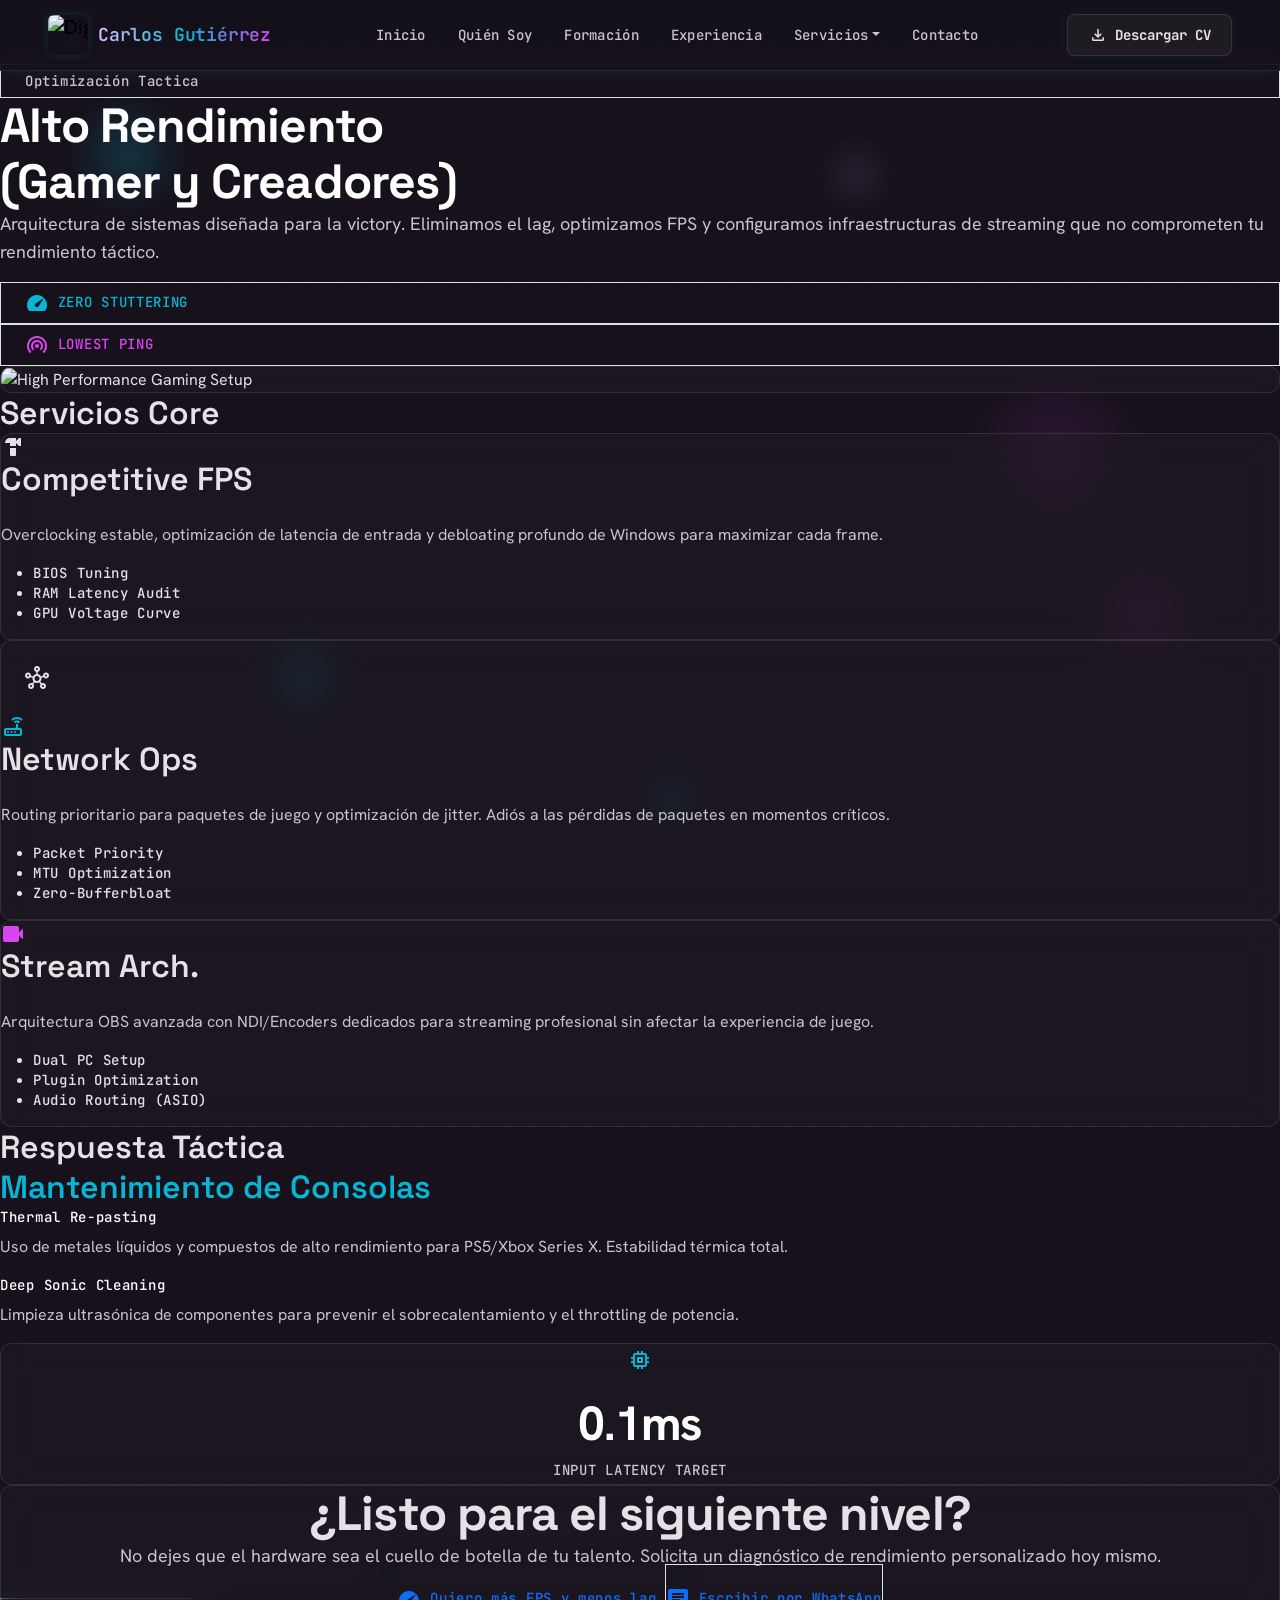
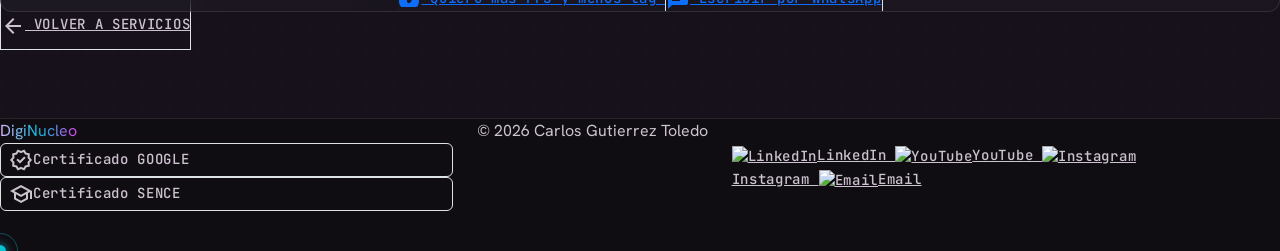
==== commit 1e45ddd5: "Actualización páginas de servicios: heroes unificados, CTAs, sección Núcleo Local y badges" ====
--- a/alto-rendimiento.html
+++ b/alto-rendimiento.html
@@ -11,6 +11,7 @@
           rel="stylesheet">
     <link href="https://fonts.googleapis.com/css2?family=Material+Symbols+Outlined:wght,FILL@100..700,0..1&amp;display=swap"
           rel="stylesheet">
+    <link href="https://cdn.jsdelivr.net/npm/bootstrap@5.3.3/dist/css/bootstrap.min.css" rel="stylesheet">
     <link rel="stylesheet" href="static/css/styles.css">
     <!-- Tailwind Configuration -->
     <script id="tailwind-config">
@@ -108,29 +109,7 @@
             },
         }
     </script>
-    <style>
-        body {
-            background-color: #16111b;
-            background-image: radial-gradient(rgba(221, 183, 255, 0.03) 1px, transparent 0);
-            background-size: 24px 24px;
-            color: #e8e0e7;
-        }
-
-        .material-symbols-outlined {
-            font-variation-settings: 'FILL' 0, 'wght' 400, 'GRAD' 0, 'opsz' 24;
-            vertical-align: middle;
-        }
-
-        .cyber-grid {
-            position: absolute;
-            inset: 0;
-            background-image: linear-gradient(to right, rgba(221, 183, 255, 0.05) 1px, transparent 1px),
-            linear-gradient(to bottom, rgba(221, 183, 255, 0.05) 1px, transparent 1px);
-            background-size: 40px 40px;
-            z-index: -1;
-            mask-image: radial-gradient(circle at center, black, transparent 80%);
-        }
-    </style>
+
     <meta name="description"
           content="Carlos Gutierrez - Especialista TI, Desarrollador FullStack y Estratega Digital. Soluciones tecnológicas, hardware de alto rendimiento y marketing para PYMES.">
     <meta property="og:title" content="DigiNucleo | Carlos Gutierrez">
@@ -143,109 +122,92 @@
 </head>
 <body class="font-body-md">
 <!-- TopNavBar -->
-<header class="fixed top-0 w-full z-50 bg-surface/90 dark:bg-surface/90 backdrop-blur-md border-b border-glass-border shadow-[0_0_20px_rgba(0,243,255,0.1)] transition-all duration-300 ease-in-out">
-    <div class="flex justify-between items-center px-margin-mobile md:px-margin-desktop h-16 w-full">
-
-        <!-- Brand Logo + Nombre -->
-        <a class="flex items-center gap-3 h-10 hover:opacity-80 transition-opacity" href="index.html">
-            <img alt="DigiNucleo Logo" class="h-full object-contain rounded-md shadow-[0_0_10px_rgba(0,243,255,0.2)]"
-                 src="https://lh3.googleusercontent.com/aida-public/[base64]">
-            <span class="font-label-mono text-[22px] gradient-text whitespace-nowrap hidden md:block">Carlos Gutiérrez</span>
+<div id="particles-container" aria-hidden="true"></div>
+
+<nav class="navbar navbar-expand-lg fixed-top" aria-label="Navegación principal">
+    <div class="container-fluid px-4 px-md-5">
+        <a class="navbar-brand" href="index.html">
+            <img class="site-header__logo-img"
+                 src="https://lh3.googleusercontent.com/aida-public/[base64]"
+                 alt="DigiNucleo Logo" width="40" height="40">
+            <span class="navbar-brand-text d-none d-md-block">Carlos Gutiérrez</span>
         </a>
-
-        <!-- Desktop Navigation -->
-        <nav class="hidden lg:flex gap-2 xl:gap-8 items-center font-label-mono text-[14px]">
-            <a class="text-on-surface-variant hover:text-neon-cyan transition-colors duration-300 px-3 py-2 hover:bg-neon-cyan/10 rounded-lg font-medium whitespace-nowrap"
-               href="index.html">Inicio</a>
-            <a class="text-on-surface-variant hover:text-neon-cyan transition-colors duration-300 px-3 py-2 hover:bg-neon-cyan/10 rounded-lg font-medium whitespace-nowrap"
-               href="index.html#quien-soy">Quién Soy</a>
-            <a class="text-on-surface-variant hover:text-neon-cyan transition-colors duration-300 px-3 py-2 hover:bg-neon-cyan/10 rounded-lg font-medium whitespace-nowrap"
-               href="index.html#formacion">Formación</a>
-            <a class="text-on-surface-variant hover:text-neon-cyan transition-colors duration-300 px-3 py-2 hover:bg-neon-cyan/10 rounded-lg font-medium whitespace-nowrap"
-               href="index.html#experiencia">Experiencia</a>
-
-            <!-- Dropdown Servicios -->
-            <div class="relative group">
-                <a class="text-on-surface-variant hover:text-neon-cyan transition-colors duration-300 px-3 py-2 hover:bg-neon-cyan/10 rounded-lg flex items-center gap-1 cursor-pointer font-medium whitespace-nowrap"
-                   href="index.html#portafolio">
-                    Servicios <span class="material-symbols-outlined text-[18px]">expand_more</span>
-                </a>
-
-                <div class="absolute top-full left-0 mt-2 w-max bg-surface-container/85 backdrop-blur-xl border border-glass-border rounded-xl shadow-[0_0_20px_rgba(0,243,255,0.15)] opacity-0 invisible group-hover:opacity-100 group-hover:visible transition-all duration-300 flex flex-col p-2 z-50">
-                    <a class="text-on-surface-variant hover:text-neon-cyan hover:bg-neon-cyan/10 px-4 py-3 rounded-lg transition-colors flex items-center gap-2 font-medium whitespace-nowrap"
-                       href="soporte-tecnico-y-mantenimiento.html"><span class="material-symbols-outlined text-[16px]">build</span>
-                        Soporte Técnico</a>
-                    <a class="text-on-surface-variant hover:text-[#39FF14] hover:bg-[#39FF14]/10 px-4 py-3 rounded-lg transition-colors flex items-center gap-2 font-medium whitespace-nowrap"
-                       href="alto-rendimiento.html"><span
-                            class="material-symbols-outlined text-[16px]">sports_esports</span> Alto Rendimiento</a>
-                    <a class="text-on-surface-variant hover:text-neon-magenta hover:bg-neon-magenta/10 px-4 py-3 rounded-lg transition-colors flex items-center gap-2 font-medium whitespace-nowrap"
-                       href="digitalizacion-marketing.html"><span class="material-symbols-outlined text-[16px]">storefront</span>
-                        Marketing PYMES</a>
-                    <a class="text-on-surface-variant hover:text-[#FFD700] hover:bg-[#FFD700]/10 px-4 py-3 rounded-lg transition-colors flex items-center gap-2 font-medium whitespace-nowrap"
-                       href="rrss-contenido.html"><span class="material-symbols-outlined text-[16px]">share</span>
-                        Gestión de Redes Sociales</a>
-                </div>
-            </div>
-
-            <a class="text-on-surface-variant hover:text-neon-cyan transition-colors duration-300 px-3 py-2 hover:bg-neon-cyan/10 rounded-lg font-medium whitespace-nowrap"
-               href="index.html#contacto-new">Contacto</a>
-        </nav>
-
-        <!-- Trailing Action -->
-        <div class="flex items-center gap-3">
-            <a href="static/CV_Carlos_Gutierrez_Toledo_2026.pdf" download="CV_Carlos_Gutierrez.pdf" target="_blank"
-               class="hidden md:flex items-center gap-2 px-5 py-2 border border-glass-border bg-surface-container-high/50 text-on-surface hover:text-neon-cyan hover:border-neon-cyan/50 font-label-mono text-[14px] font-bold rounded-lg shadow-[0_0_10px_rgba(0,243,255,0.1)] hover:shadow-[0_0_15px_rgba(0,243,255,0.3)] transition-all duration-300 whitespace-nowrap">
-                <span class="material-symbols-outlined text-[18px]">download</span> Descargar CV
-            </a>
-
-            <!-- Mobile Menu Toggle -->
-            <button class="lg:hidden text-neon-cyan p-2 hover:bg-neon-cyan/10 rounded-lg transition-colors">
-                <span class="material-symbols-outlined">menu</span>
-            </button>
+        <button class="navbar-toggler border-0" type="button"
+                data-bs-toggle="collapse" data-bs-target="#navbarMenu"
+                aria-controls="navbarMenu" aria-expanded="false" aria-label="Abrir menú">
+            <span class="material-symbols-outlined navbar-icon">menu</span>
+        </button>
+        <div class="collapse navbar-collapse" id="navbarMenu">
+            <ul class="navbar-nav mx-auto gap-1">
+                <li class="nav-item"><a class="nav-link" href="index.html">Inicio</a></li>
+                <li class="nav-item"><a class="nav-link" href="index.html#quien-soy">Quién Soy</a></li>
+                <li class="nav-item"><a class="nav-link" href="index.html#formacion">Formación</a></li>
+                <li class="nav-item"><a class="nav-link" href="index.html#experiencia">Experiencia</a></li>
+                <li class="nav-item dropdown">
+                    <a class="nav-link dropdown-toggle" href="index.html#portafolio"
+                       role="button" data-bs-toggle="dropdown" aria-expanded="false">Servicios</a>
+                    <ul class="dropdown-menu dropdown-menu-dark">
+                        <li><a class="dropdown-item dropdown-item--cyan" href="soporte-tecnico-y-mantenimiento.html">🔧 Soporte Técnico</a></li>
+                        <li><a class="dropdown-item dropdown-item--green" href="alto-rendimiento.html">🎮 Alto Rendimiento</a></li>
+                        <li><a class="dropdown-item dropdown-item--magenta" href="digitalizacion-marketing.html">🛒 Marketing PYMES</a></li>
+                        <li><a class="dropdown-item dropdown-item--gold" href="rrss-contenido.html">📱 Redes Sociales</a></li>
+                    </ul>
+                </li>
+                <li class="nav-item"><a class="nav-link" href="index.html#contacto-new">Contacto</a></li>
+            </ul>
+            <a href="static/CV_Carlos_Gutierrez_Toledo_2026.pdf" download="CV_Carlos_Gutierrez.pdf"
+               target="_blank" class="btn-download-cv d-none d-md-flex">
+                <span class="material-symbols-outlined" style="font-size:18px;">download</span>
+                Descargar CV
+            </a>
         </div>
     </div>
-</header>
-<main class="pt-32 pb-32">
+</nav>
+<main class="pt-20 pb-32">
     <!-- Hero Section with Background Image -->
-    <section class="relative px-margin-mobile md:px-margin-desktop max-w-container-max mx-auto mb-32">
-        <div class="md:col-span-7 z-10 reveal-on-scroll">
-            <div class="cyber-grid"></div>
-            <div class="grid md:grid-cols-12 gap-gutter items-center">
-                <div class="md:col-span-7 z-10">
-                    <div class="inline-flex items-center gap-2 bg-surface-bright/50 border border-glass-border rounded-full px-4 py-1 mb-6">
-                        <span class="w-2 h-2 rounded-full bg-neon-magenta animate-pulse"></span>
-                        <span class="font-label-mono text-label-mono uppercase tracking-widest text-on-surface-variant">Optimización Tactica</span>
-                    </div>
-                    <h1 class="font-headline-xl text-headline-xl mb-6 text-white leading-tight">
-                        Alto Rendimiento <br>
-                        <span class="text-primary-fixed-dim">(Gamer y Creadores)</span>
-                    </h1>
-                    <p class="font-body-lg text-body-lg text-on-surface-variant max-w-xl mb-8">
-                        Arquitectura de sistemas diseñada para la victory. Eliminamos el lag, optimizamos FPS y
-                        configuramos infraestructuras de streaming que no comprometen tu rendimiento táctico.
-                    </p>
-                    <div class="flex flex-wrap gap-4">
-                        <div class="flex items-center gap-2 font-label-mono text-label-mono text-neon-cyan border border-neon-cyan/20 bg-neon-cyan/5 px-4 py-2">
-                            <span class="material-symbols-outlined"
-                                  style="font-variation-settings: 'FILL' 1;">speed</span> ZERO STUTTERING
-                        </div>
-                        <div class="flex items-center gap-2 font-label-mono text-label-mono text-neon-magenta border border-neon-magenta/20 bg-neon-magenta/5 px-4 py-2">
-                            <span class="material-symbols-outlined">wifi_tethering</span> LOWEST PING
-                        </div>
-                    </div>
-                </div>
-                <div class="md:col-span-5 relative group">
-                    <div class="absolute -inset-4 bg-primary-fixed-dim/10 blur-3xl rounded-full opacity-50 group-hover:opacity-80 transition-opacity"></div>
+    <section class="relative py-10 px-margin-mobile md:px-margin-desktop max-w-container-max mx-auto mb-32">
+        <div class="grid md:grid-cols-12 gap-gutter items-center">
+
+            <!-- COLUMNA TEXTO -->
+            <div class="md:col-span-7 z-10 animate-on-scroll">
+                <div class="inline-flex items-center gap-2 bg-surface-bright/50 border border-glass-border rounded-full px-4 py-1 mb-6">
+                    <span class="w-2 h-2 rounded-full bg-neon-magenta animate-pulse"></span>
+                    <span class="font-label-mono text-label-mono uppercase tracking-widest text-on-surface-variant">Optimización Tactica</span>
+                </div>
+                <h1 class="font-headline-xl text-headline-xl mb-6 text-white leading-tight">
+                    Alto Rendimiento <br>
+                    <span class="text-primary-fixed-dim">(Gamer y Creadores)</span>
+                </h1>
+                <p class="font-body-lg text-body-lg text-on-surface-variant max-w-xl mb-8">
+                    Arquitectura de sistemas diseñada para la victory. Eliminamos el lag, optimizamos FPS y
+                    configuramos infraestructuras de streaming que no comprometen tu rendimiento táctico.
+                </p>
+                <div class="flex flex-wrap gap-4">
+                    <div class="flex items-center gap-2 font-label-mono text-label-mono text-neon-cyan border border-neon-cyan/20 bg-neon-cyan/5 px-4 py-2">
+                        <span class="material-symbols-outlined"
+                              style="font-variation-settings: 'FILL' 1;">speed</span> ZERO STUTTERING
+                    </div>
+                    <div class="flex items-center gap-2 font-label-mono text-label-mono text-neon-magenta border border-neon-magenta/20 bg-neon-magenta/5 px-4 py-2">
+                        <span class="material-symbols-outlined">wifi_tethering</span> LOWEST PING
+                    </div>
+                </div>
+            </div>
+
+            <!-- COLUMNA IMAGEN -->
+            <div class="md:col-span-5 relative group animate-on-scroll">
+                <div class="absolute -inset-4 bg-neon-magenta/10 rounded-xl blur-2xl group-hover:bg-neon-magenta/20 transition-all duration-500"></div>
+                <div class="relative glass-card overflow-hidden rounded-xl aspect-[4/5] md:aspect-square">
                     <img alt="High Performance Gaming Setup"
-                         class="relative z-10 w-full rounded-lg border border-glass-border shadow-2xl grayscale-[0.2] hover:grayscale-0 transition-all duration-500"
+                         class="w-full h-full object-cover grayscale-[0.2] hover:grayscale-0 transition-all duration-700"
                          src="https://lh3.googleusercontent.com/aida-public/[base64]">
                 </div>
             </div>
+
         </div>
     </section>
     <!-- Bento Grid Services -->
     <section class="px-margin-mobile md:px-margin-desktop max-w-container-max mx-auto mb-32">
-        <h2 class="font-headline-lg text-headline-lg mb-12 flex items-center gap-4 reveal-on-scroll opacity-0 translate-y-10">
+        <h2 class="font-headline-lg text-headline-lg mb-12 flex items-center gap-4 animate-on-scroll">
             <span class="w-12 h-0.5 bg-neon-cyan"></span>
             Servicios Core
         </h2>
@@ -359,11 +321,16 @@
                 personalizado hoy mismo.
             </p>
             <div class="flex flex-col md:flex-row gap-6 justify-center">
-                <button class="bg-primary-fixed-dim text-on-primary font-label-mono text-label-mono px-10 py-4 rounded-DEFAULT flex items-center justify-center gap-2 hover:shadow-[0_0_30px_rgba(221,183,255,0.4)] transition-all">
-                    AUDITAR MI SETUP <span class="material-symbols-outlined">keyboard_arrow_right</span>
-                </button>
-                <a class="border border-glass-border hover:border-on-surface-variant font-label-mono text-label-mono px-10 py-4 rounded-DEFAULT flex items-center justify-center gap-2 transition-all"
-                   href="{{DATA:SCREEN:SCREEN_15}}#portafolio">VER SERVICIOS <span class="material-symbols-outlined">visibility</span></a>
+                <a href="https://forms.gle/GGprUJrVVp9rfEHU9" target="_blank" rel="noopener"
+                   class="bg-primary-fixed-dim text-on-primary font-label-mono text-label-mono px-10 py-4 rounded-DEFAULT flex items-center gap-3 hover:scale-105 hover:shadow-[0_0_25px_rgba(221,183,255,0.4)] transition-all shadow-lg shadow-primary-fixed-dim/20">
+                    <span class="material-symbols-outlined" style="font-variation-settings:'FILL' 1;">speed</span>
+                    Quiero más FPS y menos lag
+                </a>
+                <a href="https://api.whatsapp.com/send/?phone=56977608614&text=Hola+Carlos%2C+vengo+desde+tu+perfil.+Necesito+una+cotizaci%C3%B3n+para%3A&type=phone_number&app_absent=0" target="_blank" rel="noopener"
+                   class="border border-[#25D366]/40 bg-[#25D366]/10 text-[#25D366] px-10 py-4 rounded-DEFAULT font-label-mono flex items-center gap-3 hover:bg-[#25D366]/20 hover:border-[#25D366]/70 transition-all">
+                    <span class="material-symbols-outlined" style="font-variation-settings:'FILL' 1;">chat</span>
+                    Escribir por WhatsApp
+                </a>
             </div>
         </div>
     </section>
@@ -376,66 +343,44 @@
         VOLVER A SERVICIOS
     </a>
 </div>
-<footer class="bg-surface-container-lowest border-t border-glass-border">
-    <div class="grid grid-cols-1 md:grid-cols-[1fr_auto_1fr] items-center px-4 md:px-margin-desktop py-12 max-w-[1600px] mx-auto gap-4">
-
-        <div class="flex flex-row items-center gap-4 justify-self-start">
-            <span class="font-headline-lg text-headline-lg gradient-text whitespace-nowrap">Soporte TI</span>
-            <div class="flex gap-2">
-                <div class="flex items-center gap-1 border border-glass-border px-2 py-1 rounded text-[10px] font-label-mono">
-                    <span class="material-symbols-outlined text-xs">verified</span>Certificado por GOOGLE
-                </div>
-                <div class="flex items-center gap-1 border border-glass-border px-2 py-1 rounded text-[10px] font-label-mono">
-                    <span class="material-symbols-outlined text-xs">school</span>Certificado por SENCE
-                </div>
-            </div>
-        </div>
-
-        <div class="text-center font-body-md text-on-surface-variant opacity-60 justify-self-center order-3 md:order-2 whitespace-nowrap">
-            © 2026
-        </div>
-
-        <div class="flex items-center gap-6 font-body-md justify-self-end order-2 md:order-3">
-            <a class="text-on-surface-variant hover:text-neon-magenta transition-all flex items-center gap-2"
-               href="https://www.linkedin.com/in/carlosgutierreztoledo/" target="_blank">
-                <img src="https://api.iconify.design/skill-icons:linkedin.svg" alt="LinkedIn" class="w-5 h-5"/>LinkedIn
-            </a>
-            <a class="text-on-surface-variant hover:text-neon-magenta transition-all flex items-center gap-2"
-               href="https://www.youtube.com/@diginucleo" target="_blank">
-                <img src="https://api.iconify.design/logos:youtube-icon.svg" alt="YouTube" class="w-5 h-5"/>YouTube
-            </a>
-            <a class="text-on-surface-variant hover:text-neon-magenta transition-all flex items-center gap-2"
-               href="https://www.instagram.com/Diginucleo" target="_blank">
-                <img src="https://api.iconify.design/skill-icons:instagram.svg" alt="Instagram" class="w-5 h-5"/>Instagram
-            </a>
-            <a class="text-on-surface-variant hover:text-neon-magenta transition-all flex items-center gap-2"
-               href="mailto:carlosgutitoledo@gmail.com">
-                <img src="https://api.iconify.design/skill-icons:gmail-light.svg" alt="Email" class="w-5 h-5"/>Email
-            </a>
-        </div>
+<footer class="site-footer" role="contentinfo">
+    <div class="grid grid-cols-1 lg:grid-cols-[1fr_auto_1fr] items-center gap-8 py-8 px-6 lg:pl-10 lg:pr-[96px] w-full max-w-full mx-auto">
+
+        <div class="flex flex-col xl:flex-row items-center xl:items-start gap-4 justify-self-center lg:justify-self-start">
+            <span class="font-headline-xl text-[28px] font-bold gradient-text whitespace-nowrap">DigiNucleo</span>
+            <div class="flex gap-2 flex-wrap justify-center">
+                <div class="flex items-center gap-1 border border-glass-border px-2 py-1 rounded font-label-mono text-[10px] text-on-surface-variant">
+                    <span class="material-symbols-outlined text-xs">verified</span>Certificado GOOGLE
+                </div>
+                <div class="flex items-center gap-1 border border-glass-border px-2 py-1 rounded font-label-mono text-[10px] text-on-surface-variant">
+                    <span class="material-symbols-outlined text-xs">school</span>Certificado SENCE
+                </div>
+            </div>
+        </div>
+
+        <p class="font-body-md text-on-surface-variant opacity-60 text-center whitespace-nowrap justify-self-center">
+            © 2026 Carlos Gutierrez Toledo
+        </p>
+
+        <div class="grid grid-cols-2 gap-x-4 gap-y-4 lg:flex lg:flex-row lg:items-center lg:gap-4 xl:gap-6 justify-self-center lg:justify-self-end lg:flex-nowrap lg:whitespace-nowrap w-full sm:w-auto mt-4 lg:mt-0">
+            <a class="text-on-surface-variant hover:text-neon-cyan transition-all flex items-center gap-2 font-label-mono text-[13px] md:text-[14px] justify-self-start lg:justify-self-auto" href="https://www.linkedin.com/in/carlosgutierreztoledo/" target="_blank" rel="noopener">
+                <img src="https://api.iconify.design/skill-icons:linkedin.svg" alt="LinkedIn" class="w-5 h-5" aria-hidden="true">LinkedIn
+            </a>
+            <a class="text-on-surface-variant hover:text-neon-magenta transition-all flex items-center gap-2 font-label-mono text-[13px] md:text-[14px] justify-self-start lg:justify-self-auto" href="https://www.youtube.com/@diginucleo" target="_blank" rel="noopener">
+                <img src="https://api.iconify.design/logos:youtube-icon.svg" alt="YouTube" class="w-5 h-5" aria-hidden="true">YouTube
+            </a>
+            <a class="text-on-surface-variant hover:text-primary transition-all flex items-center gap-2 font-label-mono text-[13px] md:text-[14px] justify-self-start lg:justify-self-auto" href="https://www.instagram.com/Diginucleo" target="_blank" rel="noopener">
+                <img src="https://api.iconify.design/skill-icons:instagram.svg" alt="Instagram" class="w-5 h-5" aria-hidden="true">Instagram
+            </a>
+            <a class="text-on-surface-variant hover:text-neon-cyan transition-all flex items-center gap-2 font-label-mono text-[13px] md:text-[14px] justify-self-start lg:justify-self-auto" href="mailto:carlosgutitoledo@gmail.com">
+                <img src="https://api.iconify.design/skill-icons:gmail-light.svg" alt="Email" class="w-5 h-5" aria-hidden="true">Email
+            </a>
+        </div>
+
     </div>
 </footer>
-<script>
-    const observerOptions = {
-        threshold: 0.1
-    };
-
-    const observer = new IntersectionObserver((entries) => {
-        entries.forEach(entry => {
-            if (entry.isIntersecting) {
-                entry.target.classList.add('opacity-100', 'translate-y-0');
-                entry.target.classList.remove('opacity-0', 'translate-y-10');
-            }
-        });
-    }, observerOptions);
-
-    // Selector dual para cubrir tanto tarjetas como bloques de texto
-    document.querySelectorAll('.glass-card, .reveal-on-scroll').forEach(element => {
-        element.classList.add('opacity-0', 'translate-y-10', 'transition-all', 'duration-700');
-        observer.observe(element);
-    });
-</script>
-
-
+<script src="https://cdn.jsdelivr.net/npm/bootstrap@5.3.3/dist/js/bootstrap.bundle.min.js"></script>
+<script src="static/js/script.js"></script>
 </body>
+</html>
 </html>
--- a/static/css/styles.css
+++ b/static/css/styles.css
@@ -1272,10 +1272,10 @@
 }
 
 /* ============================================================
-   BOOTSTRAP × TAILWIND — FIX DEFINITIVO (PARCHE DE COLISIÓN)
+   BOOTSTRAP × TAILWIND — FIX DEFINITIVO (RESTAURACIÓN TOTAL)
    ============================================================ */
 
-/* 0. Restauración Forense de Restricciones Geométricas (Logo y Body) */
+/* 0. Restauración Forense de Restricciones Geométricas */
 .navbar-brand img {
     max-width: none !important;
     width: auto !important;
@@ -1284,16 +1284,58 @@
 }
 
 body > main {
-    padding-top: 64px !important;
-}
-
-/* 1. Anular la inyección de visibilidad de Tailwind sobre los componentes de Bootstrap */
+    padding-top: 64px; /* !important eliminado para no bloquear clases pt-* de Tailwind */
+}
+
+/* 1. Anular colisión de visibilidad de Tailwind */
 .navbar-collapse.collapse,
 .navbar-collapse.collapsing {
     visibility: visible !important;
 }
 
-/* 2. Refactorización del Menú Móvil (Posicionamiento Absoluto) */
+/* 2. DOMINIO ESCRITORIO (Restauración de Flexbox y Dropdown Absoluto) */
+@media (min-width: 992px) {
+    #navbarMenu {
+        display: flex !important;
+        flex-direction: row !important;
+        align-items: center !important;
+        justify-content: space-between !important;
+        flex: 1;
+    }
+
+    .navbar-nav {
+        display: flex !important;
+        flex-direction: row !important;
+        align-items: center !important;
+        gap: 8px !important;
+        margin: 0 auto !important; /* Mantiene los links al centro */
+    }
+
+    .navbar .dropdown-menu {
+        position: absolute !important;
+        top: 100% !important;
+        left: 50% !important;
+        transform: translateX(-50%) !important; /* Centrado perfecto bajo la palabra Servicios */
+        font-size: 13px;
+        min-width: 200px;
+        padding: 8px;
+        display: none; /* Oculto por defecto, el hover lo activa */
+    }
+
+    /* Vector de Optimización: Dropdown por Hover */
+    .nav-item.dropdown:hover .dropdown-menu {
+        display: block !important;
+        opacity: 1;
+        visibility: visible;
+        margin-top: 0;
+    }
+
+    .navbar-toggler {
+        display: none !important;
+    }
+}
+
+/* 3. DOMINIO MÓVIL (El parche táctico) */
 @media (max-width: 991.98px) {
     #navbarMenu {
         position: absolute !important;
@@ -1307,13 +1349,11 @@
         border-top: 1px solid rgba(255, 255, 255, 0.08);
         border-bottom: 1px solid rgba(0, 243, 255, 0.2);
         box-shadow: 0 15px 30px rgba(0, 0, 0, 0.6);
-        /* Escondido por defecto mediante opacidad para transición suave */
         opacity: 0;
         visibility: hidden !important;
         transition: opacity 0.3s ease, visibility 0.3s ease !important;
     }
 
-    /* Cuando Bootstrap inyecta JS */
     #navbarMenu.show {
         display: block !important;
         opacity: 1;
@@ -1324,7 +1364,7 @@
 
     #navbarMenu.collapsing {
         height: auto !important;
-        transition: none !important; /* Evita el salto de layout del JS de Bootstrap */
+        transition: none !important;
     }
 
     .navbar-collapse .nav-link {
@@ -1339,7 +1379,6 @@
         border-left: 2px solid #00f3ff;
     }
 
-    /* Estructura del Dropdown "Servicios" en Móvil */
     #navbarMenu.show .dropdown-menu {
         display: block !important;
         position: static !important;
@@ -1347,7 +1386,7 @@
         box-shadow: none !important;
         background: rgba(0, 0, 0, 0.2) !important;
         border: none !important;
-        border-left: 2px solid rgba(217, 70, 239, 0.4) !important; /* Borde Magenta táctico */
+        border-left: 2px solid rgba(217, 70, 239, 0.4) !important;
         margin: 4px 24px 12px 24px !important;
         padding: 8px 0 !important;
         border-radius: 0 8px 8px 0;
@@ -1358,4 +1397,372 @@
         font-size: 13px;
         padding: 10px 16px !important;
     }
-}+}
+
+/* ==========================================================================
+   ADICIONES v2.0 — Soporte para script.js y mejoras visuales
+   ==========================================================================
+   17. Navbar — scrolled state
+   18. Typed text cursor
+   19. Glitch effect (H1 hero)
+   20. Scan line (hero image)
+   21. Dropdown items coloreados
+   22. Navbar brand text
+   23. Navbar icon (hamburguesa)
+   24. Tech tag variantes faltantes
+   25. Back-to-top (inyectado por JS)
+   26. Toast de bienvenida
+   27. Nav link active state
+   28. Formulario — mejoras
+   ========================================================================== */
+
+
+/* ── 17. NAVBAR scrolled ─────────────────────────── */
+.navbar {
+    background: rgba(21, 17, 27, 0.92);
+    backdrop-filter: blur(16px);
+    -webkit-backdrop-filter: blur(16px);
+    border-bottom: 1px solid var(--color-glass-border);
+    box-shadow: 0 0 20px rgba(6, 182, 212, 0.1);
+    z-index: 1030;
+    transition: background var(--transition-base),
+    box-shadow var(--transition-base),
+    padding var(--transition-base);
+    padding-top: 10px;
+    padding-bottom: 10px;
+}
+
+.navbar--scrolled {
+    background: rgba(16, 12, 21, 0.97) !important;
+    box-shadow: 0 0 30px rgba(6, 182, 212, 0.15), 0 4px 20px rgba(0, 0, 0, 0.5) !important;
+    padding-top: 6px;
+    padding-bottom: 6px;
+}
+
+/* Brand text degradado */
+.navbar-brand-text {
+    font-family: var(--font-mono);
+    font-size: 18px;
+    font-weight: 600;
+    background: var(--gradient-brand);
+    -webkit-background-clip: text;
+    -webkit-text-fill-color: transparent;
+    background-clip: text;
+    letter-spacing: -0.01em;
+}
+
+/* Navbar icon Material Symbol */
+.navbar-icon {
+    font-family: 'Material Symbols Outlined';
+    font-size: 28px;
+    color: var(--color-neon-cyan);
+    font-variation-settings: 'FILL' 0, 'wght' 400, 'GRAD' 0, 'opsz' 24;
+}
+
+/* Nav links — base desde Bootstrap */
+.navbar-nav .nav-link {
+    font-family: var(--font-mono);
+    font-size: 14px;
+    font-weight: 500;
+    color: var(--color-on-surface-variant) !important;
+    padding: 8px 12px !important;
+    border-radius: var(--radius-lg);
+    transition: color var(--transition-fast), background-color var(--transition-fast) !important;
+    letter-spacing: 0.02em;
+}
+
+.navbar-nav .nav-link:hover,
+.navbar-nav .nav-link:focus {
+    color: var(--color-neon-cyan) !important;
+    background-color: rgba(6, 182, 212, 0.08) !important;
+}
+
+.navbar-nav .nav-link--active,
+.navbar-nav .nav-link.nav-link--active {
+    color: var(--color-neon-cyan) !important;
+    border-bottom: 2px solid var(--color-neon-cyan);
+}
+
+/* Dropdown menu */
+.dropdown-menu {
+    background: rgba(35, 30, 39, 0.97) !important;
+    border: 1px solid var(--color-glass-border) !important;
+    border-radius: 12px !important;
+    backdrop-filter: blur(20px);
+    -webkit-backdrop-filter: blur(20px);
+    box-shadow: 0 0 20px rgba(6, 182, 212, 0.15) !important;
+    padding: 8px !important;
+    min-width: 200px !important;
+}
+
+.dropdown-item {
+    font-family: var(--font-mono) !important;
+    font-size: 13px !important;
+    color: var(--color-on-surface-variant) !important;
+    border-radius: 8px !important;
+    padding: 10px 16px !important;
+    transition: color var(--transition-fast), background var(--transition-fast) !important;
+}
+
+.dropdown-item--cyan:hover   { color: var(--color-neon-cyan)    !important; background: rgba(6, 182, 212, 0.08)  !important; }
+.dropdown-item--green:hover  { color: #39FF14                   !important; background: rgba(57, 255, 20, 0.08)  !important; }
+.dropdown-item--magenta:hover{ color: var(--color-neon-magenta) !important; background: rgba(217, 70, 239, 0.08) !important; }
+.dropdown-item--gold:hover   { color: #FFD700                   !important; background: rgba(255, 215, 0, 0.08)  !important; }
+
+
+/* ── 18. TYPED CURSOR ───────────────────────────── */
+.typed-cursor {
+    display: inline-block;
+    color: var(--color-neon-cyan);
+    font-weight: 300;
+    animation: blink-cursor 0.7s step-end infinite;
+    margin-left: 2px;
+    vertical-align: middle;
+}
+
+@keyframes blink-cursor {
+    0%, 100% { opacity: 1; }
+    50%       { opacity: 0; }
+}
+
+
+/* ── 19. GLITCH H1 ──────────────────────────────── */
+@keyframes glitch-clip-1 {
+    0%   { clip-path: inset(40% 0 61% 0); transform: translate(-4px, 0); }
+    20%  { clip-path: inset(92% 0 1%  0); transform: translate(4px,  0); }
+    40%  { clip-path: inset(43% 0 1%  0); transform: translate(-4px, 0); }
+    60%  { clip-path: inset(25% 0 58% 0); transform: translate(4px,  0); }
+    80%  { clip-path: inset(54% 0 7%  0); transform: translate(-4px, 0); }
+    100% { clip-path: inset(58% 0 43% 0); transform: translate(0,    0); }
+}
+
+@keyframes glitch-clip-2 {
+    0%   { clip-path: inset(25% 0 58% 0); transform: translate(4px,  0); }
+    20%  { clip-path: inset(54% 0 7%  0); transform: translate(-4px, 0); }
+    40%  { clip-path: inset(58% 0 43% 0); transform: translate(4px,  0); }
+    60%  { clip-path: inset(40% 0 61% 0); transform: translate(-4px, 0); }
+    80%  { clip-path: inset(92% 0 1%  0); transform: translate(4px,  0); }
+    100% { clip-path: inset(43% 0 1%  0); transform: translate(0,    0); }
+}
+
+#inicio h1.glitch-active {
+    position: relative;
+}
+
+#inicio h1.glitch-active::before,
+#inicio h1.glitch-active::after {
+    content: attr(data-text);
+    position: absolute;
+    inset: 0;
+    pointer-events: none;
+}
+
+#inicio h1.glitch-active::before {
+    color: var(--color-neon-cyan);
+    animation: glitch-clip-1 0.3s steps(1) forwards;
+    opacity: 0.7;
+}
+
+#inicio h1.glitch-active::after {
+    color: var(--color-neon-magenta);
+    animation: glitch-clip-2 0.3s steps(1) forwards;
+    opacity: 0.7;
+}
+
+
+/* ── 20. SCAN LINE en hero image ────────────────── */
+.hero-image-wrapper {
+    position: relative;
+}
+
+.scan-line {
+    position: absolute;
+    left: 0;
+    width: 100%;
+    height: 2px;
+    background: linear-gradient(to right, transparent, rgba(6, 182, 212, 0.6), transparent);
+    box-shadow: 0 0 8px rgba(6, 182, 212, 0.4);
+    animation: scan-move 4s linear infinite;
+    z-index: 20;
+    pointer-events: none;
+}
+
+@keyframes scan-move {
+    0%   { top: 0%;   opacity: 0; }
+    5%   { opacity: 1; }
+    95%  { opacity: 1; }
+    100% { top: 100%; opacity: 0; }
+}
+
+
+/* ── 21. Tech tag variantes faltantes ───────────── */
+.tech-tag--pink {
+    border-color: rgba(255, 0, 128, 0.30);
+    color: var(--color-neon-pink);
+    box-shadow: 0 0 5px rgba(255, 0, 128, 0.10);
+}
+
+
+/* ── 22. Form — border-red para validación ──────── */
+.border-red-500 {
+    border-color: #ef4444 !important;
+}
+
+
+/* ── 23. Nav link active en subpáginas ──────────── */
+.nav-link--active {
+    color: var(--color-neon-cyan) !important;
+}
+
+
+/* ── 24. Mejora hover de skill pills ────────────── */
+.skill-pill {
+    cursor: default;
+    transition: border-color var(--transition-fast),
+    color var(--transition-fast),
+    box-shadow var(--transition-fast);
+}
+
+.skill-pill:hover {
+    border-color: rgba(6, 182, 212, 0.5);
+    color: var(--color-neon-cyan);
+    box-shadow: 0 0 10px rgba(6, 182, 212, 0.25);
+}
+
+
+/* ── 25. Partículas dinámica (reemplazan inline) ── */
+#particles-container {
+    position: fixed;
+    inset: 0;
+    pointer-events: none;
+    z-index: -1;
+    overflow: hidden;
+}
+
+
+/* ── 26. Footer brand tamaño consistente ────────── */
+.site-footer__brand {
+    font-size: 24px;
+    line-height: 32px;
+    font-weight: 700;
+}
+
+
+/* ── 27. Formulario success overlay ─────────────── */
+.form-success-message {
+    animation: fadeIn 0.4s ease forwards;
+}
+
+
+/* ── 28. Mejora padding-top body por navbar fija ── */
+body > main {
+    padding-top: 64px;
+}
+
+@media (max-width: 767px) {
+    section .inline-flex.rounded-full,
+    section [class*="rounded-full"].inline-flex {
+        font-size: 11px !important;
+        padding: 4px 10px !important;
+        letter-spacing: 0.04em !important;
+        max-width: 100%;
+        overflow: hidden;
+        text-overflow: ellipsis;
+        white-space: nowrap;
+    }
+}
+
+.navbar-brand {
+    display: flex !important;
+    flex-direction: row !important;
+    align-items: center !important;
+    gap: 10px !important;
+}
+
+/* ============================================================
+   OVERRIDE: PROTECCIÓN DE EJE X (KILL-SWITCH MÓVIL)
+   ============================================================ */
+/* 1. Candado absoluto al Viewport. Ningún nodo fantasma podrá expandir la pantalla */
+html, body {
+    max-width: 100vw !important;
+    overflow-x: hidden !important;
+    width: 100% !important;
+    position: relative !important;
+}
+
+/* 2. Destrucción del centrado Flexbox anómalo que empujaba el contenido a coordenadas X negativas */
+body > main {
+    display: block !important; /* Anula el flex flex-col items-center problemático */
+    width: 100% !important;
+    max-width: 100vw !important;
+    overflow-x: hidden !important;
+    box-sizing: border-box !important;
+}
+
+/* 3. Re-calibración Geométrica Estricta para Teléfonos */
+@media (max-width: 767.98px) {
+    /* Restauración de márgenes laterales obligatorios */
+    .section-wrapper,
+    section#inicio {
+        padding-left: 20px !important;
+        padding-right: 20px !important;
+        width: 100% !important;
+        box-sizing: border-box !important;
+    }
+
+    /* Reducción de la tipografía H1 para que no perfore los bordes físicos */
+    .text-headline-xl,
+    #inicio h1 {
+        font-size: 34px !important;
+        line-height: 40px !important;
+        word-wrap: break-word !important;
+    }
+
+    /* Corrección del Typewriter Effect para permitir saltos de línea naturales */
+    #typed-role {
+        white-space: normal !important;
+        word-break: break-word !important;
+        font-size: 22px !important;
+    }
+
+    /* Contenedores de tarjetas a prueba de desbordamiento (Atrapa brillos e iconos) */
+    .glass-card, .service-card {
+        width: 100% !important;
+        max-width: 100% !important;
+        box-sizing: border-box !important;
+        overflow: hidden !important;
+    }
+}
+
+/* ============================================================
+   FIX FORENSE: RESPONSIVE Y FOOTER
+   ============================================================ */
+
+/* 1. Muro de contención móvil para evitar que los textos toquen los bordes */
+@media (max-width: 767px) {
+    #inicio, .section-wrapper, .site-header__inner, .site-footer > div {
+        padding-left: 20px !important;
+        padding-right: 20px !important;
+    }
+    .text-headline-xl { font-size: 32px !important; line-height: 1.2 !important; }
+    .section-header__title { white-space: normal !important; word-break: break-word !important; }
+}
+
+/* 2. Blindaje Footer: Grid 2x2 en móvil, Línea recta en PC (evade botón) */
+footer.site-footer > div {
+    display: grid !important;
+    grid-template-columns: 1fr !important;
+    gap: 24px !important;
+    padding-bottom: 40px !important;
+}
+
+@media (min-width: 1024px) {
+    footer.site-footer > div {
+        grid-template-columns: 1fr auto 1fr !important;
+        padding-right: 96px !important; /* Margen para botón flotante */
+    }
+}
+
+
+
+
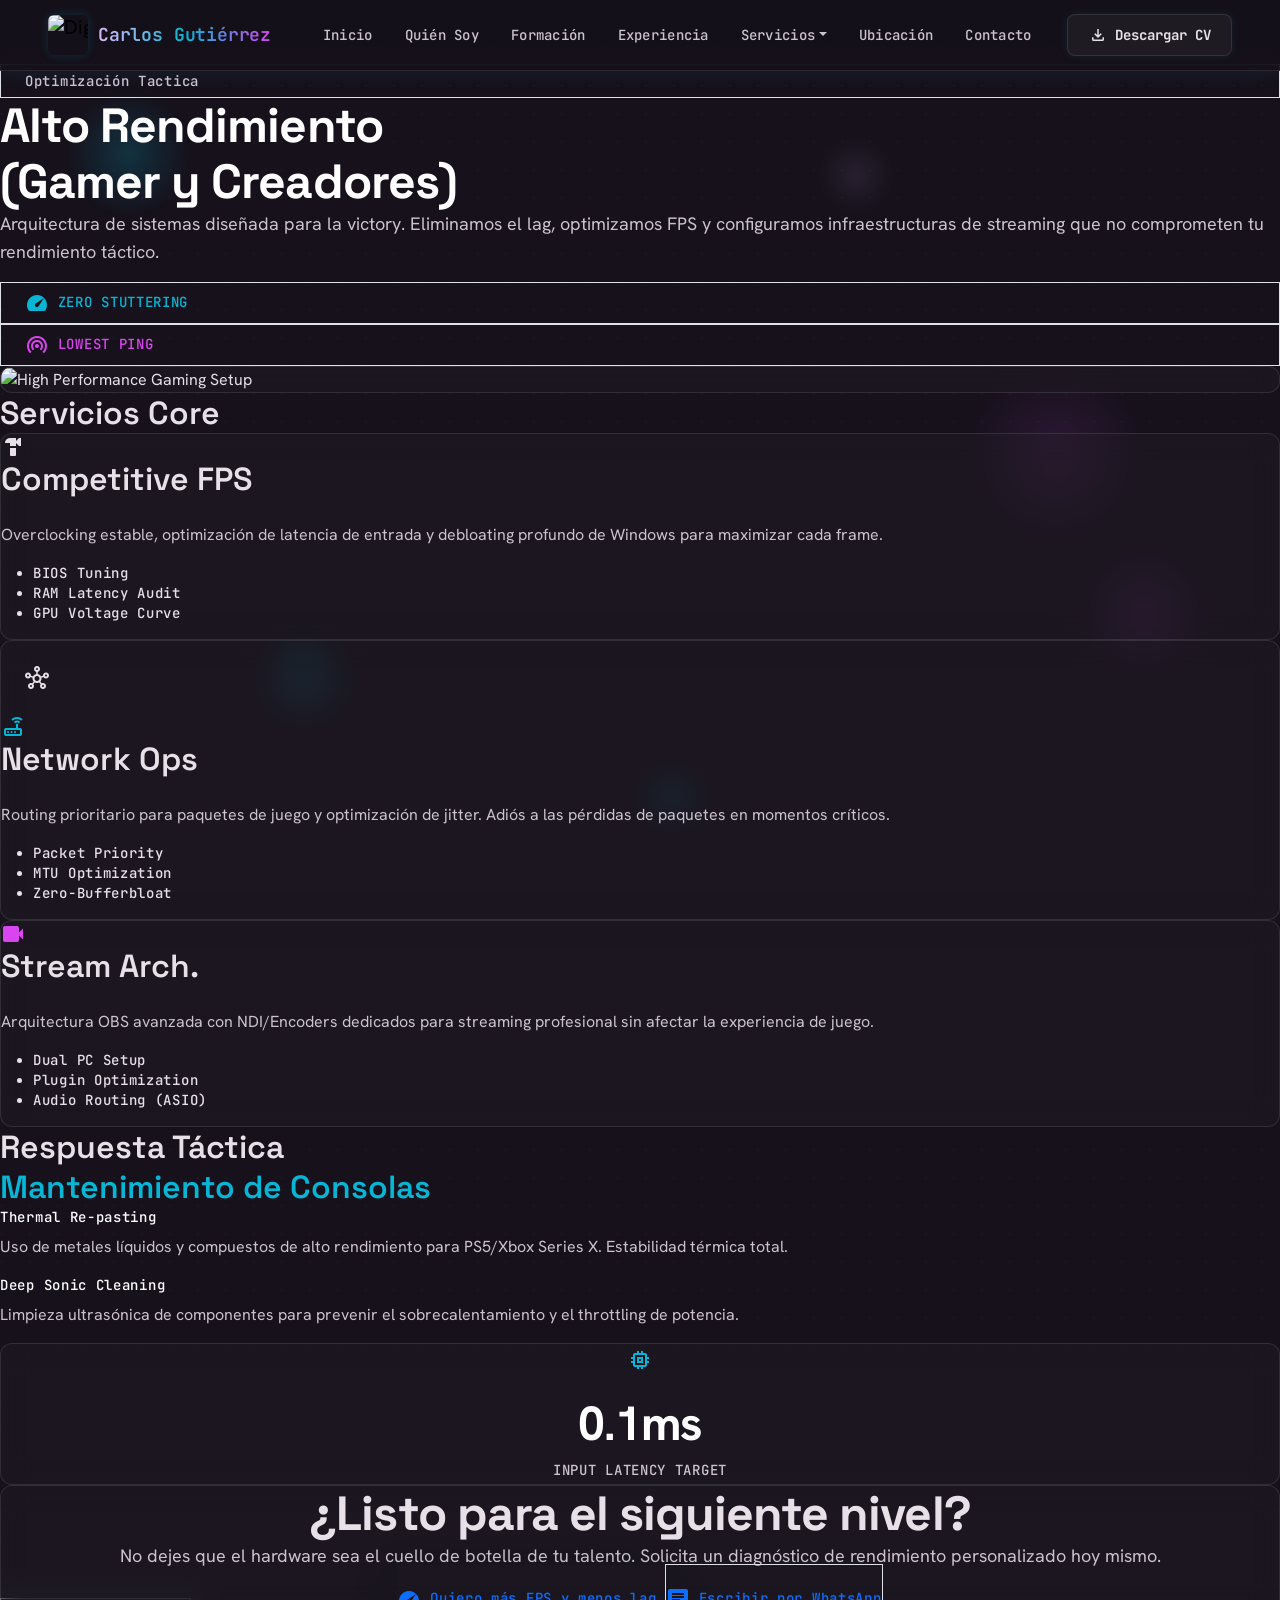
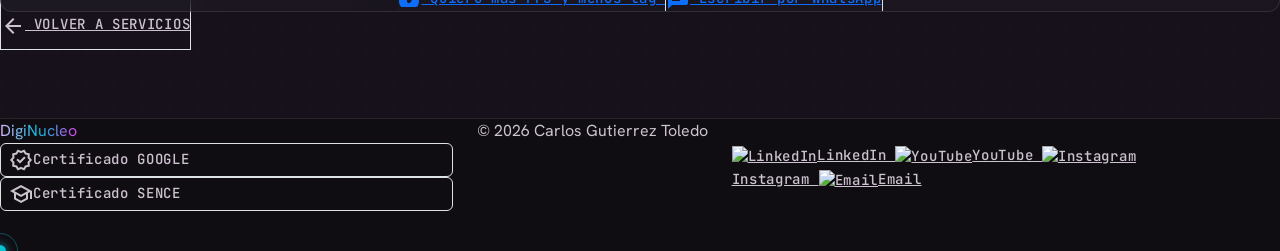
==== commit 1c1e4be1: "agregada sección Ubicación en NavBar" ====
--- a/alto-rendimiento.html
+++ b/alto-rendimiento.html
@@ -153,6 +153,7 @@
                         <li><a class="dropdown-item dropdown-item--gold" href="rrss-contenido.html">📱 Redes Sociales</a></li>
                     </ul>
                 </li>
+                <li class="nav-item"><a class="nav-link" href="index.html#nucleo-local">Ubicación</a></li>
                 <li class="nav-item"><a class="nav-link" href="index.html#contacto-new">Contacto</a></li>
             </ul>
             <a href="static/CV_Carlos_Gutierrez_Toledo_2026.pdf" download="CV_Carlos_Gutierrez.pdf"
--- a/static/css/styles.css
+++ b/static/css/styles.css
@@ -1687,7 +1687,6 @@
     max-width: 100vw !important;
     overflow-x: hidden !important;
     width: 100% !important;
-    position: relative !important;
 }
 
 /* 2. Destrucción del centrado Flexbox anómalo que empujaba el contenido a coordenadas X negativas */
@@ -1764,5 +1763,8 @@
 }
 
 
-
-
+/* Fix doble scrollbar */
+body > main {
+    overflow: visible !important;
+    height: auto !important;
+}
